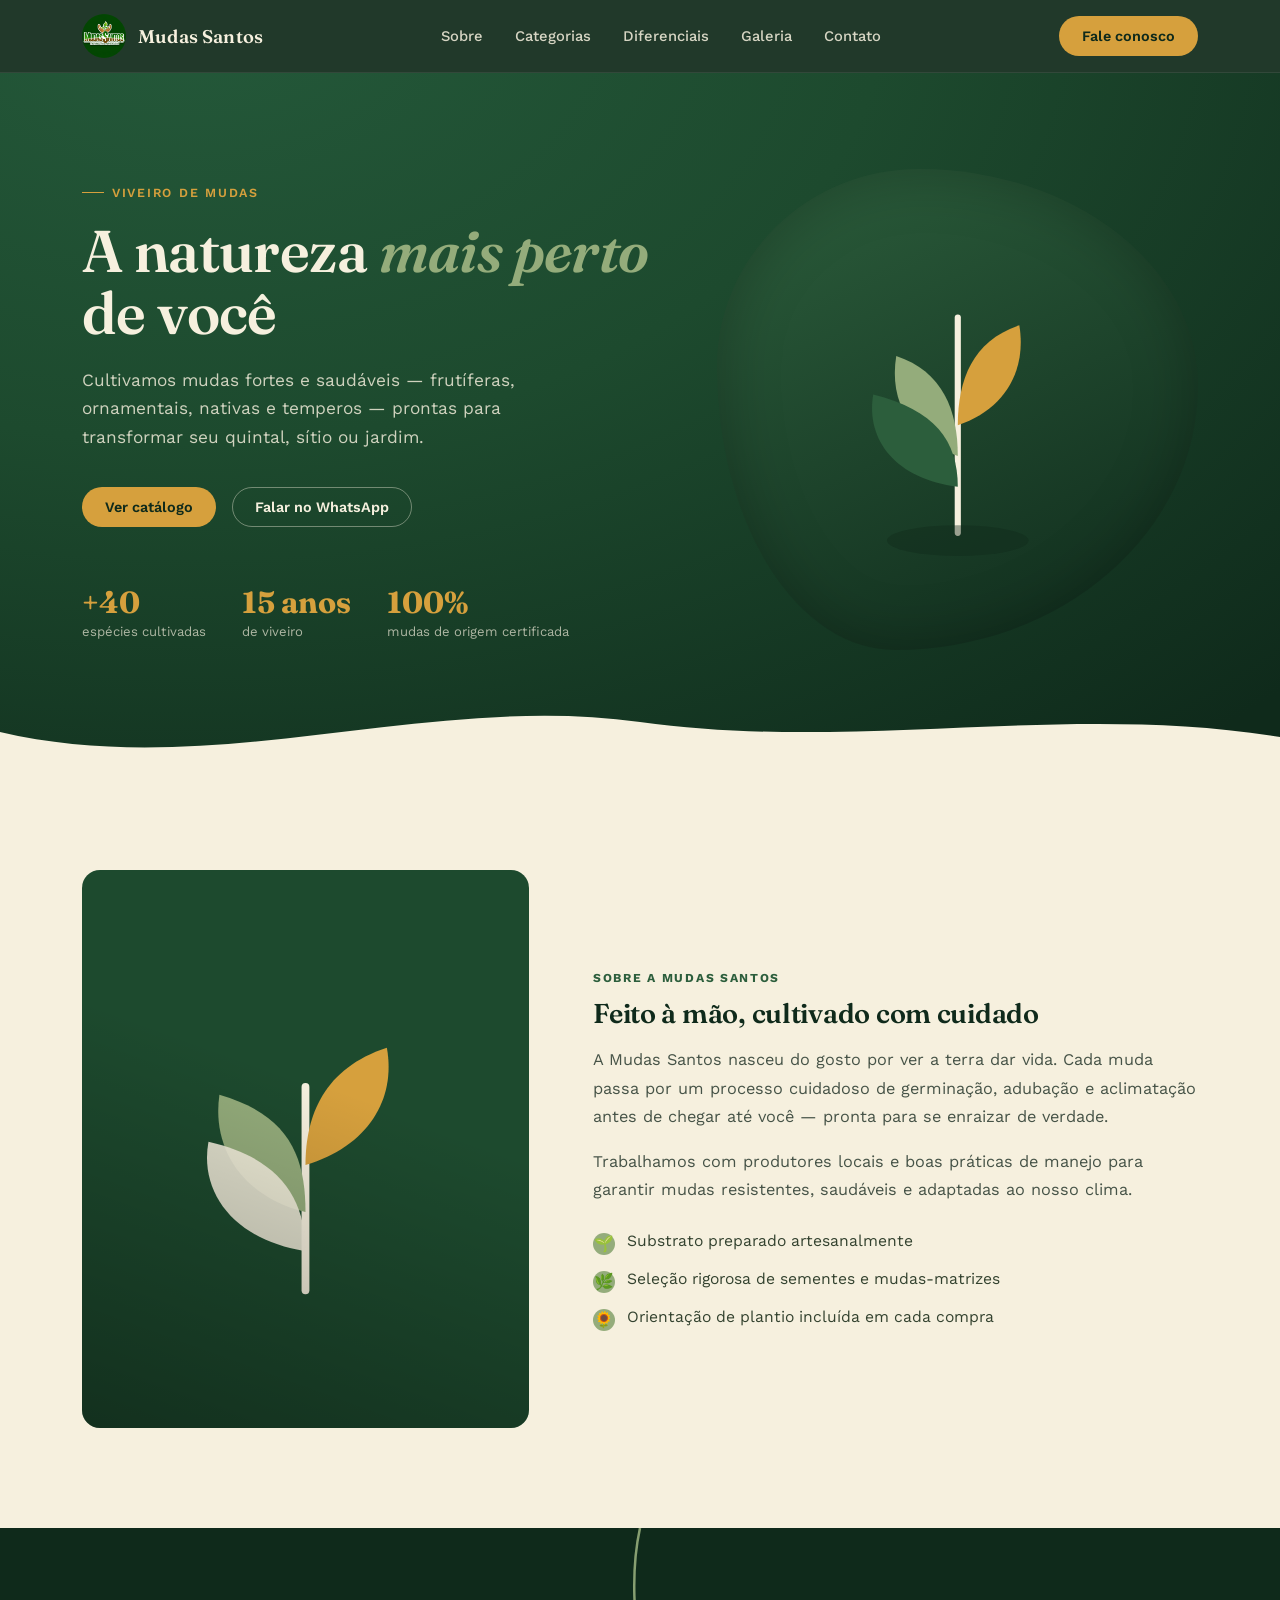
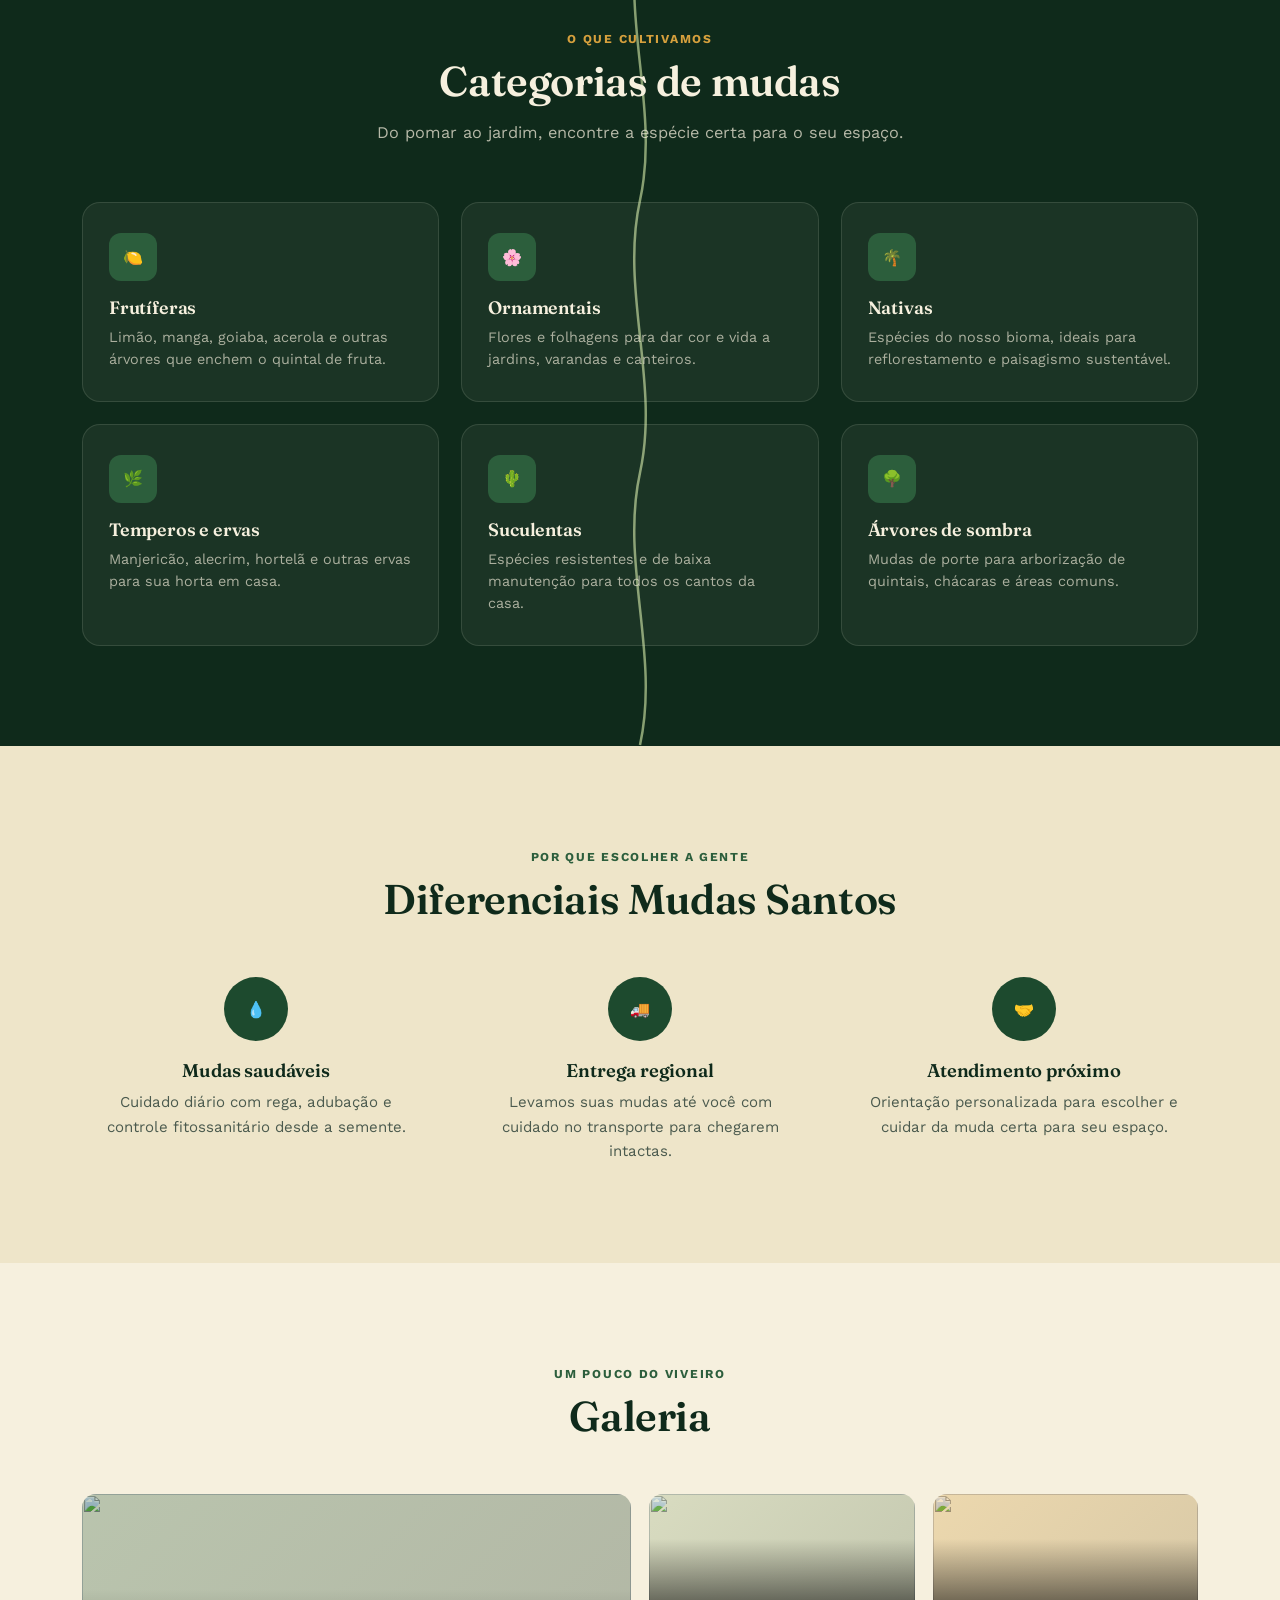
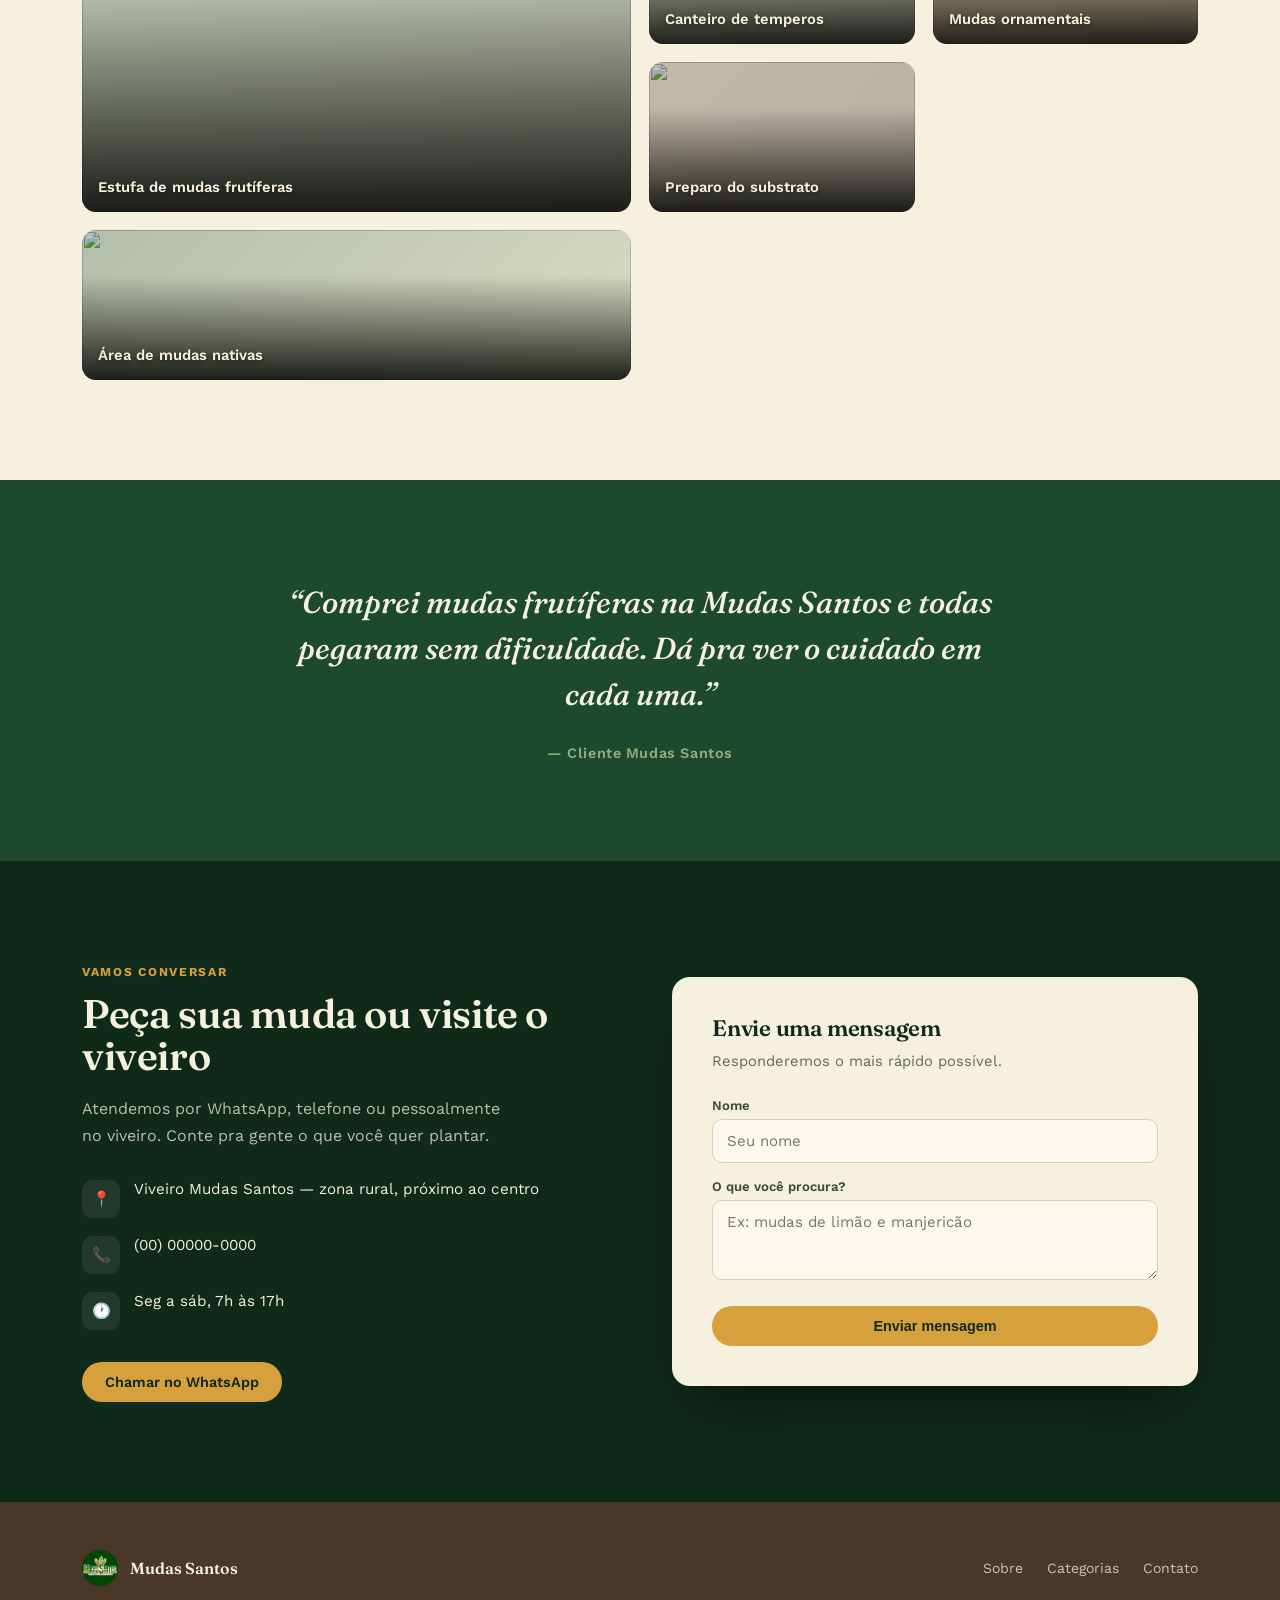
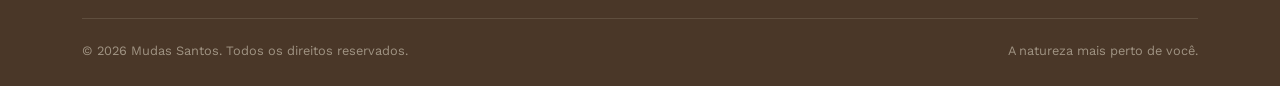
==== index.html @ 1b91b7a1 "mudança nome html" ====
<!DOCTYPE html>
<html lang="pt-BR">
<head>
<meta charset="UTF-8">
<meta name="viewport" content="width=device-width, initial-scale=1.0">
<title>Mudas Santos — A natureza mais perto de você</title>
<link rel="preconnect" href="https://fonts.googleapis.com">
<link href="https://fonts.googleapis.com/css2?family=Fraunces:opsz,wght@9..144,400;9..144,500;9..144,600;9..144,700&family=Work+Sans:wght@400;500;600;700&display=swap" rel="stylesheet">
<link rel="stylesheet" href="style.css">
</head>
<body>

  <header>
    <nav class="wrap">
      <a class="brand" href="#top">
        <img src="../img/logo.png" alt="Mudas Santos">
        <span>Mudas Santos</span>
      </a>
      <ul class="nav-links">
        <li><a href="#sobre">Sobre</a></li>
        <li><a href="#categorias">Categorias</a></li>
        <li><a href="#diferenciais">Diferenciais</a></li>
        <li><a href="#galeria">Galeria</a></li>
        <li><a href="#contato">Contato</a></li>
      </ul>
      <div class="nav-cta">
        <a class="btn btn-gold" href="https://wa.me/5514996345797?text=Ol%C3%A1!%20Gostaria%20de%20solicitar%20um%20or%C3%A7amento%20para%20as%20mudas." target="_blank" rel="noopener noreferrer">Fale conosco</a>
      </div>
    </nav>
  </header>

  <main id="top">
    <!-- HERO -->
    <section class="hero">
      <div class="wrap hero-grid">
        <div>
          <span class="eyebrow">Viveiro de mudas</span>
          <h1>A natureza <em>mais perto</em><br>de você</h1>
          <p class="lead">Cultivamos mudas fortes e saudáveis — frutíferas, ornamentais, nativas e temperos — prontas para transformar seu quintal, sítio ou jardim.</p>
          <div class="hero-actions">
            <a class="btn btn-gold" href="#categorias">Ver catálogo</a>
            <a class="btn btn-ghost" href="https://wa.me/5514996345797?text=Ol%C3%A1!%20Gostaria%20de%20solicitar%20um%20or%C3%A7amento%20para%20as%20mudas." target="_blank" rel="noopener noreferrer">Falar no WhatsApp</a>
          </div>
          <div class="hero-stats">
            <div><strong>+40</strong><span>espécies cultivadas</span></div>
            <div><strong>15 anos</strong><span>de viveiro</span></div>
            <div><strong>100%</strong><span>mudas de origem certificada</span></div>
          </div>
        </div>
        <div class="hero-art">
          <div class="hero-blob"></div>
          <svg viewBox="0 0 200 200" fill="none">
            <path d="M100 180 C100 120 100 90 100 40" stroke="#F6F0DE" stroke-width="4" stroke-linecap="round"/>
            <path d="M100 130 C70 120 55 95 60 65 C90 75 100 100 100 130Z" fill="#94AC7B"/>
            <path d="M100 110 C130 100 145 75 140 45 C110 55 100 80 100 110Z" fill="#D6A03D"/>
            <path d="M100 150 C60 145 40 120 45 90 C85 100 100 120 100 150Z" fill="#2C5E3C"/>
            <ellipse cx="100" cy="185" rx="46" ry="10" fill="#0F2A1B" opacity="0.4"/>
          </svg>
        </div>
      </div>
      <div class="wave">
        <svg viewBox="0 0 1440 80" preserveAspectRatio="none"><path d="M0,40 C240,90 480,0 720,30 C960,60 1200,10 1440,45 L1440,80 L0,80 Z" fill="#F6F0DE"/></svg>
      </div>
    </section>

    <!-- SOBRE -->
    <section id="sobre" class="about">
      <div class="wrap about-grid">
        <div class="about-visual reveal">
          <svg viewBox="0 0 200 200" fill="none">
            <path d="M100 190 L100 60" stroke="#F6F0DE" stroke-width="5" stroke-linecap="round"/>
            <path d="M100 140 C60 130 40 100 45 65 C90 78 100 105 100 140Z" fill="#94AC7B"/>
            <path d="M100 110 C140 98 158 68 152 35 C112 48 100 78 100 110Z" fill="#D6A03D"/>
            <path d="M100 165 C55 158 32 128 38 95 C82 105 100 130 100 165Z" fill="#F6F0DE" opacity="0.9"/>
          </svg>
        </div>
        <div class="about-copy reveal">
          <span class="tag">Sobre a Mudas Santos</span>
          <h3>Feito à mão, cultivado com cuidado</h3>
          <p>A Mudas Santos nasceu do gosto por ver a terra dar vida. Cada muda passa por um processo cuidadoso de germinação, adubação e aclimatação antes de chegar até você — pronta para se enraizar de verdade.</p>
          <p>Trabalhamos com produtores locais e boas práticas de manejo para garantir mudas resistentes, saudáveis e adaptadas ao nosso clima.</p>
          <ul class="about-list">
            <li><span class="dot">🌱</span> Substrato preparado artesanalmente</li>
            <li><span class="dot">🌿</span> Seleção rigorosa de sementes e mudas-matrizes</li>
            <li><span class="dot">🌻</span> Orientação de plantio incluída em cada compra</li>
          </ul>
        </div>
      </div>
    </section>

    <!-- CATEGORIAS -->
    <section id="categorias" class="categories section-vine">
      <svg class="vine-svg" viewBox="0 0 60 900" preserveAspectRatio="none">
        <path class="vine-path" d="M30 0 C10 100 50 200 30 300 C10 400 50 500 30 600 C10 700 50 800 30 900" />
      </svg>
      <div class="wrap">
        <div class="section-head reveal">
          <span class="tag">O que cultivamos</span>
          <h2>Categorias de mudas</h2>
          <p>Do pomar ao jardim, encontre a espécie certa para o seu espaço.</p>
        </div>
        <div class="cat-grid">
          <div class="cat-card reveal">
            <div class="ico">🍋</div>
            <h3>Frutíferas</h3>
            <p>Limão, manga, goiaba, acerola e outras árvores que enchem o quintal de fruta.</p>
          </div>
          <div class="cat-card reveal">
            <div class="ico">🌸</div>
            <h3>Ornamentais</h3>
            <p>Flores e folhagens para dar cor e vida a jardins, varandas e canteiros.</p>
          </div>
          <div class="cat-card reveal">
            <div class="ico">🌴</div>
            <h3>Nativas</h3>
            <p>Espécies do nosso bioma, ideais para reflorestamento e paisagismo sustentável.</p>
          </div>
          <div class="cat-card reveal">
            <div class="ico">🌿</div>
            <h3>Temperos e ervas</h3>
            <p>Manjericão, alecrim, hortelã e outras ervas para sua horta em casa.</p>
          </div>
          <div class="cat-card reveal">
            <div class="ico">🌵</div>
            <h3>Suculentas</h3>
            <p>Espécies resistentes e de baixa manutenção para todos os cantos da casa.</p>
          </div>
          <div class="cat-card reveal">
            <div class="ico">🌳</div>
            <h3>Árvores de sombra</h3>
            <p>Mudas de porte para arborização de quintais, chácaras e áreas comuns.</p>
          </div>
        </div>
      </div>
    </section>

    <!-- DIFERENCIAIS -->
    <section id="diferenciais" class="diff">
      <div class="wrap">
        <div class="section-head reveal">
          <span class="tag">Por que escolher a gente</span>
          <h2>Diferenciais Mudas Santos</h2>
        </div>
        <div class="diff-grid">
          <div class="diff-item reveal">
            <div class="ico">💧</div>
            <h3>Mudas saudáveis</h3>
            <p>Cuidado diário com rega, adubação e controle fitossanitário desde a semente.</p>
          </div>
          <div class="diff-item reveal">
            <div class="ico">🚚</div>
            <h3>Entrega regional</h3>
            <p>Levamos suas mudas até você com cuidado no transporte para chegarem intactas.</p>
          </div>
          <div class="diff-item reveal">
            <div class="ico">🤝</div>
            <h3>Atendimento próximo</h3>
            <p>Orientação personalizada para escolher e cuidar da muda certa para seu espaço.</p>
          </div>
        </div>
      </div>
    </section>

    <!-- GALERIA -->
    <section id="galeria" class="gallery">
      <div class="wrap">
        <div class="section-head reveal">
          <span class="tag">Um pouco do viveiro</span>
          <h2>Galeria</h2>
        </div>
        <div class="gal-grid reveal">
          <div class="gal-item g1"><span>Estufa de mudas frutíferas</span>
            <img src="https://encrypted-tbn0.gstatic.com/images?q=tbn:ANd9GcTUDPTWKC4gYW-ShITe7BF9bhNs7wg5oPGaRl22nXnzPg&s=10">
          </div>
          <div class="gal-item g2"><span>Canteiro de temperos</span>
            <img src="https://www.floresprimavera.com.br/imagens/informacoes/fornecedor-mudas-hortalicas-03.webp"> 
          </div>
          <div class="gal-item g3"><span>Mudas ornamentais</span>
            <img src="https://cptstatic.s3.amazonaws.com/imagens/enviadas/materias/materia25588/viveiro-de-mudas-aprenda-facil-editora.jpg">
          </div>
          <div class="gal-item g4"><span>Preparo do substrato</span>
            <img src="https://saudeealegria.org.br/wp-content/uploads/2023/09/Mudas.-Fotos_Diane-Ribeiro-6.jpeg">
          </div>
          <div class="gal-item g5"><span>Área de mudas nativas</span>
            <img src="https://www.florestalcasadaarvore.com.br/imagens/informacoes/mudas-florestais-01.jpg">
          </div>
        </div>
      </div>
    </section>

    <!-- DEPOIMENTO -->
    <section class="quote-sec">
      <div class="wrap reveal">
        <blockquote>“Comprei mudas frutíferas na Mudas Santos e todas pegaram sem dificuldade. Dá pra ver o cuidado em cada uma.”</blockquote>
        <cite>— Cliente Mudas Santos</cite>
      </div>
    </section>

    <!-- CONTATO -->
    <section id="contato" class="contact">
      <div class="wrap contact-grid">
        <div class="reveal">
          <span class="tag" style="color:var(--gold)">Vamos conversar</span>
          <h2>Peça sua muda ou visite o viveiro</h2>
          <p>Atendemos por WhatsApp, telefone ou pessoalmente no viveiro. Conte pra gente o que você quer plantar.</p>
          <div class="contact-info">
            <div><span class="ico">📍</span> Viveiro Mudas Santos — zona rural, próximo ao centro</div>
            <div><span class="ico">📞</span> (00) 00000-0000</div>
            <div><span class="ico">🕐</span> Seg a sáb, 7h às 17h</div>
          </div>
          <a class="btn btn-gold" href="https://wa.me/5514996345797?text=Ol%C3%A1!%20Gostaria%20de%20solicitar%20um%20or%C3%A7amento%20para%20as%20mudas." target="_blank" rel="noopener noreferrer">Chamar no WhatsApp</a>
        </div>
        <div class="contact-card reveal">
          <h3>Envie uma mensagem</h3>
          <p>Responderemos o mais rápido possível.</p>
          <form onsubmit="event.preventDefault(); const nome = document.getElementById('nome').value; const msg = document.getElementById('msg').value; const texto = 'Olá, meu nome é ' + nome + ', estou procurando por ' + msg; window.open('https://wa.me/5514996345797?text=' + encodeURIComponent(texto), '_blank'); this.reset();">
            <div class="field">
              <label for="nome">Nome</label>
              <input id="nome" type="text" placeholder="Seu nome" required>
            </div>
            <div class="field">
              <label for="msg">O que você procura?</label>
              <textarea id="msg" placeholder="Ex: mudas de limão e manjericão" required></textarea>
            </div>
            <button class="btn btn-gold" type="submit">Enviar mensagem</button>
          </form>
        </div>
      </div>
    </section>
  </main>

  <footer>
    <div class="wrap">
      <div class="foot-grid">
        <div class="foot-brand">
          <img src="../img/logo.png" alt="Mudas Santos">
          <span>Mudas Santos</span>
        </div>
        <ul class="foot-links">
          <li><a href="#sobre">Sobre</a></li>
          <li><a href="#categorias">Categorias</a></li>
          <li><a href="#contato">Contato</a></li>
        </ul>
      </div>
      <div class="foot-bottom">
        <span>© 2026 Mudas Santos. Todos os direitos reservados.</span>
        <span>A natureza mais perto de você.</span>
      </div>
    </div>
  </footer>

  <script>
    const revealEls = document.querySelectorAll('.reveal, .vine-path, .leaf-node');
    const io = new IntersectionObserver((entries) => {
      entries.forEach(e => {
        if(e.isIntersecting){ e.target.classList.add('in-view'); }
      });
    }, { threshold: 0.15 });
    revealEls.forEach(el => io.observe(el));
  </script>
</body>
</html>
---- style.css ----
:root{
    --forest-deep:#0F2A1B;
    --forest:#1D4A2E;
    --forest-soft:#2C5E3C;
    --sage:#94AC7B;
    --cream:#F6F0DE;
    --cream-2:#EEE5C9;
    --gold:#D6A03D;
    --soil:#4A3728;
    --ink:#12271A;
    --radius:18px;
  }
  *{box-sizing:border-box; margin:0; padding:0;}
  html{scroll-behavior:smooth;}
  body{
    font-family:'Work Sans', sans-serif;
    background:var(--cream);
    color:var(--ink);
    overflow-x:hidden;
  }
  h1,h2,h3,.display{
    font-family:'Fraunces', serif;
    font-weight:600;
    letter-spacing:-0.01em;
    line-height:1.05;
  }
  a{ text-decoration:none; color:inherit; }
  img{ display:block; max-width:100%; }
  .wrap{
    max-width:1180px;
    margin:0 auto;
    padding:0 32px;
  }
  ::selection{ background:var(--gold); color:var(--forest-deep); }

  /* focus visibility */
  a:focus-visible, button:focus-visible{
    outline:3px solid var(--gold);
    outline-offset:3px;
  }

  @media (prefers-reduced-motion: reduce){
    *{ animation-duration:0.01ms !important; animation-iteration-count:1 !important; transition-duration:0.01ms !important; scroll-behavior:auto !important; }
  }

  /* ---------- NAV ---------- */
  header{
    position:sticky; top:0; z-index:50;
    background:rgba(15,42,27,0.92);
    backdrop-filter:blur(8px);
    border-bottom:1px solid rgba(255,255,255,0.08);
  }
  nav.wrap{
    display:flex; align-items:center; justify-content:space-between;
    padding-top:14px; padding-bottom:14px;
  }
  .brand{ display:flex; align-items:center; gap:12px; }
  .brand img{ height:44px; width:44px; border-radius:50%; }
  .brand span{
    font-family:'Fraunces', serif; font-weight:600; font-size:1.15rem;
    color:var(--cream); letter-spacing:0.01em;
  }
  .nav-links{
    display:flex; gap:32px; list-style:none;
    font-size:0.92rem; font-weight:500;
  }
  .nav-links a{ color:var(--cream); opacity:0.85; transition:opacity .2s; position:relative; }
  .nav-links a:hover{ opacity:1; }
  .btn{
    display:inline-flex; align-items:center; gap:8px;
    padding:11px 22px; border-radius:999px;
    font-weight:600; font-size:0.9rem;
    border:1px solid transparent;
    cursor:pointer;
    transition:transform .18s ease, box-shadow .18s ease, background .18s ease;
  }
  .btn:hover{ transform:translateY(-2px); }
  .btn-gold{ background:var(--gold); color:var(--forest-deep); }
  .btn-gold:hover{ box-shadow:0 10px 24px -8px rgba(214,160,61,0.6); }
  .btn-ghost{ background:transparent; border-color:rgba(246,240,222,0.4); color:var(--cream); }
  .btn-ghost:hover{ background:rgba(246,240,222,0.1); }
  .nav-cta{ display:flex; align-items:center; gap:18px; }
  .burger{ display:none; }

  /* ---------- HERO ---------- */
  .hero{
    position:relative;
    background:radial-gradient(120% 140% at 15% -10%, #24593A 0%, var(--forest) 45%, var(--forest-deep) 100%);
    color:var(--cream);
    padding:96px 0 120px;
    overflow:hidden;
  }
  .hero-grid{
    display:grid; grid-template-columns:1.1fr 0.9fr; gap:48px; align-items:center;
    position:relative; z-index:2;
  }
  .eyebrow{
    display:inline-flex; align-items:center; gap:8px;
    font-size:0.78rem; font-weight:600; text-transform:uppercase; letter-spacing:0.14em;
    color:var(--gold); margin-bottom:20px;
  }
  .eyebrow::before{ content:''; width:22px; height:1px; background:var(--gold); }
  .hero h1{ font-size:clamp(2.4rem, 4.6vw, 4rem); color:var(--cream); }
  .hero h1 em{ font-style:italic; color:var(--sage); }
  .hero p.lead{
    margin-top:22px; font-size:1.08rem; line-height:1.65;
    color:rgba(246,240,222,0.82); max-width:46ch;
  }
  .hero-actions{ display:flex; gap:16px; margin-top:36px; flex-wrap:wrap; }
  .hero-stats{ display:flex; gap:36px; margin-top:56px; flex-wrap:wrap; }
  .hero-stats div strong{ display:block; font-family:'Fraunces',serif; font-size:1.9rem; color:var(--gold); }
  .hero-stats div span{ font-size:0.82rem; color:rgba(246,240,222,0.68); }

  .hero-art{
    position:relative;
    aspect-ratio:1/1;
    display:flex; align-items:center; justify-content:center;
  }
  .hero-blob{
    position:absolute; inset:0;
    background:linear-gradient(155deg, var(--forest-soft), var(--forest-deep));
    border-radius:42% 58% 63% 37% / 41% 45% 55% 59%;
    box-shadow: inset 0 0 60px rgba(0,0,0,0.25);
    animation:blobMove 12s ease-in-out infinite;
  }
  @keyframes blobMove{
    0%,100%{ border-radius:42% 58% 63% 37% / 41% 45% 55% 59%; }
    50%{ border-radius:58% 42% 40% 60% / 55% 60% 40% 45%; }
  }
  .hero-art svg{ position:relative; z-index:2; width:64%; height:64%; }

  /* wavy bottom divider */
  .wave{
    position:absolute; left:0; right:0; bottom:-2px; line-height:0; z-index:1;
  }
  .wave svg{ width:100%; height:80px; display:block; }

  /* ---------- VINE (signature element) ---------- */
  .vine-track{
    position:absolute; left:50%; top:0; bottom:0;
    width:2px; transform:translateX(-1px);
    pointer-events:none;
  }
  .section-vine{ position:relative; }
  .vine-svg{
    position:absolute; left:50%; top:0; height:100%; width:60px;
    transform:translateX(-30px);
    z-index:0; opacity:0.9;
  }
  .vine-path{
    fill:none; stroke:var(--sage); stroke-width:2.5;
    stroke-dasharray:1400; stroke-dashoffset:1400;
    transition:stroke-dashoffset 1.6s ease;
  }
  .vine-path.in-view{ stroke-dashoffset:0; }
  .leaf-node{ opacity:0; transform:scale(0.4); transform-origin:center; transition:all .5s ease .3s; }
  .leaf-node.in-view{ opacity:1; transform:scale(1); }

  /* ---------- SECTION shells ---------- */
  section{ position:relative; padding:100px 0; }
  .tag{
    display:inline-block; font-size:0.76rem; font-weight:700; letter-spacing:0.14em;
    text-transform:uppercase; color:var(--forest-soft); margin-bottom:14px;
  }
  .section-head{ max-width:640px; margin:0 auto 56px; text-align:center; }
  .section-head h2{ font-size:clamp(1.9rem, 3.4vw, 2.6rem); color:var(--forest-deep); }
  .section-head p{ margin-top:16px; color:#4B5A4E; font-size:1.02rem; line-height:1.6; }

  /* ---------- ABOUT ---------- */
  .about{ background:var(--cream); }
  .about-grid{
    display:grid; grid-template-columns:0.85fr 1.15fr; gap:64px; align-items:center;
  }
  .about-visual{
    background:var(--forest); border-radius:var(--radius);
    aspect-ratio:4/5; position:relative; overflow:hidden;
    display:flex; align-items:center; justify-content:center;
  }
  .about-visual svg{ width:70%; }
  .about-visual::after{
    content:''; position:absolute; inset:0;
    background:linear-gradient(200deg, transparent 40%, rgba(0,0,0,0.35));
  }
  .about-copy h3{ font-size:1.7rem; color:var(--forest-deep); margin-bottom:18px; }
  .about-copy p{ color:#465347; line-height:1.75; margin-bottom:16px; font-size:1.02rem; }
  .about-list{ list-style:none; margin-top:26px; display:grid; gap:14px; }
  .about-list li{ display:flex; gap:12px; align-items:flex-start; font-size:0.98rem; color:#33422F; }
  .about-list .dot{
    flex:none; width:22px; height:22px; border-radius:50%; background:var(--sage);
    display:flex; align-items:center; justify-content:center; margin-top:2px;
  }

  /* ---------- CATEGORIES ---------- */
  .categories{ background:var(--forest-deep); color:var(--cream); }
  .categories .section-head h2{ color:var(--cream); }
  .categories .section-head p{ color:rgba(246,240,222,0.72); }
  .categories .tag{ color:var(--gold); }
  .cat-grid{
    display:grid; grid-template-columns:repeat(3, 1fr); gap:22px;
  }
  .cat-card{
    background:rgba(246,240,222,0.05);
    border:1px solid rgba(246,240,222,0.12);
    border-radius:var(--radius);
    padding:30px 26px;
    transition:transform .25s ease, background .25s ease, border-color .25s ease;
  }
  .cat-card:hover{
    transform:translateY(-6px);
    background:rgba(246,240,222,0.09);
    border-color:var(--gold);
  }
  .cat-card .ico{
    width:48px; height:48px; border-radius:12px;
    background:var(--forest-soft); display:flex; align-items:center; justify-content:center;
    margin-bottom:18px;
  }
  .cat-card h3{ font-size:1.12rem; margin-bottom:8px; color:var(--cream); }
  .cat-card p{ font-size:0.9rem; color:rgba(246,240,222,0.66); line-height:1.55; }

  /* ---------- DIFERENCIAIS ---------- */
  .diff{ background:var(--cream-2); }
  .diff-grid{ display:grid; grid-template-columns:repeat(3,1fr); gap:36px; }
  .diff-item{ text-align:center; padding:0 14px; }
  .diff-item .ico{
    width:64px; height:64px; margin:0 auto 20px; border-radius:50%;
    background:var(--forest); display:flex; align-items:center; justify-content:center;
  }
  .diff-item h3{ font-size:1.15rem; color:var(--forest-deep); margin-bottom:10px; }
  .diff-item p{ font-size:0.94rem; color:#4B5A4E; line-height:1.6; }

  /* ---------- GALLERY ---------- */
  .gallery{ background:var(--cream); }
  .gal-grid{
    display:grid; grid-template-columns:repeat(4, 1fr); grid-auto-rows:150px; gap:18px;
  }
  .gal-item{
    border-radius:14px; position:relative; overflow:hidden;
    display:flex; align-items:flex-end; padding:16px;
    color:var(--cream); font-weight:600; font-size:0.92rem;
  }
  .gal-item img {
    position: absolute;
    inset: 0;
    width: 100%;
    height: 100%;
    object-fit: cover;
    z-index: 0;
  }
  .gal-item span{ position:relative; z-index:2; text-shadow: 0 2px 4px rgba(0,0,0,0.5); }
  .gal-item::before{ content:''; position:absolute; inset:0; opacity:0.3; z-index:1; transition:opacity .3s; }
  .gal-item:hover::before{ opacity:0.1; }
  .gal-item::after{ content:''; position:absolute; inset:0; background:linear-gradient(0deg, rgba(0,0,0,0.85), transparent 70%); z-index:1; }
  .g1{ grid-column:span 2; grid-row:span 2; }
  .g1::before{ background:linear-gradient(135deg,#2C5E3C,#0F2A1B); }
  .g2::before{ background:linear-gradient(135deg,#94AC7B,#4A6640); }
  .g3::before{ background:linear-gradient(135deg,#D6A03D,#8C6A24); }
  .g4::before{ background:linear-gradient(135deg,#4A3728,#2B1F17); }
  .g5{ grid-column:span 2; }
  .g5::before{ background:linear-gradient(135deg,#1D4A2E,#94AC7B); }

  /* ---------- TESTIMONIAL ---------- */
  .quote-sec{ background:var(--forest); color:var(--cream); text-align:center; }
  .quote-sec blockquote{
    max-width:720px; margin:0 auto; font-family:'Fraunces',serif; font-weight:500; font-style:italic;
    font-size:clamp(1.3rem, 2.4vw, 1.9rem); line-height:1.5;
  }
  .quote-sec cite{
    display:block; margin-top:28px; font-style:normal; font-size:0.9rem;
    color:var(--sage); font-weight:600; letter-spacing:0.04em;
  }

  /* ---------- CONTACT ---------- */
  .contact{ background:var(--forest-deep); color:var(--cream); }
  .contact-grid{ display:grid; grid-template-columns:1fr 1fr; gap:64px; align-items:center; }
  .contact h2{ color:var(--cream); font-size:clamp(1.9rem,3.4vw,2.5rem); margin-bottom:18px; }
  .contact p{ color:rgba(246,240,222,0.75); line-height:1.7; margin-bottom:30px; max-width:44ch; }
  .contact-info{ display:grid; gap:18px; margin-bottom:32px; }
  .contact-info div{ display:flex; gap:14px; align-items:flex-start; font-size:0.95rem; }
  .contact-info .ico{
    width:38px; height:38px; border-radius:10px; background:rgba(246,240,222,0.08);
    display:flex; align-items:center; justify-content:center; flex:none;
  }
  .contact-card{
    background:var(--cream); color:var(--ink); border-radius:var(--radius);
    padding:40px; box-shadow:0 30px 60px -20px rgba(0,0,0,0.5);
  }
  .contact-card h3{ font-family:'Fraunces',serif; font-size:1.4rem; margin-bottom:8px; color:var(--forest-deep); }
  .contact-card p{ color:#5A6B57; font-size:0.92rem; margin-bottom:24px; }
  .field{ margin-bottom:16px; }
  .field label{ display:block; font-size:0.82rem; font-weight:600; margin-bottom:6px; color:#3B4A38; }
  .field input, .field textarea{
    width:100%; padding:12px 14px; border-radius:10px; border:1px solid #D8D0B4;
    background:#FBF8ED; font-family:inherit; font-size:0.94rem; color:var(--ink);
  }
  .field textarea{ resize:vertical; min-height:80px; }
  .contact-card .btn{ width:100%; justify-content:center; margin-top:6px; }

  /* ---------- FOOTER ---------- */
  footer{ background:var(--soil); color:rgba(246,240,222,0.75); padding:48px 0 28px; }
  .foot-grid{ display:flex; justify-content:space-between; align-items:center; flex-wrap:wrap; gap:20px; }
  .foot-brand{ display:flex; align-items:center; gap:12px; }
  .foot-brand img{ height:36px; width:36px; border-radius:50%; }
  .foot-brand span{ font-family:'Fraunces',serif; color:var(--cream); font-weight:600; }
  .foot-links{ display:flex; gap:24px; list-style:none; font-size:0.88rem; }
  .foot-links a:hover{ color:var(--gold); }
  .foot-bottom{
    margin-top:32px; padding-top:24px; border-top:1px solid rgba(246,240,222,0.12);
    display:flex; justify-content:space-between; flex-wrap:wrap; gap:10px; font-size:0.8rem;
    color:rgba(246,240,222,0.5);
  }

  /* fade-up reveal */
  .reveal{ opacity:0; transform:translateY(24px); transition:opacity .7s ease, transform .7s ease; }
  .reveal.in-view{ opacity:1; transform:translateY(0); }

  /* ---------- RESPONSIVE ---------- */
  @media (max-width: 920px){
    .nav-links, .vine-svg{ display:none; }
    .hero-grid, .about-grid, .contact-grid{ grid-template-columns:1fr; }
    .hero-art{ order:-1; max-width:340px; margin:0 auto; }
    .cat-grid, .diff-grid{ grid-template-columns:repeat(2,1fr); }
    .gal-grid{ grid-template-columns:repeat(2,1fr); }
    .g1{ grid-column:span 2; }
    .g5{ grid-column:span 2; }
  }
  @media (max-width: 560px){
    .wrap{ padding:0 20px; }
    section{ padding:70px 0; }
    .cat-grid, .diff-grid{ grid-template-columns:1fr; }
    .hero-stats{ gap:24px; }
    .nav-cta .btn-ghost{ display:none; }
  }
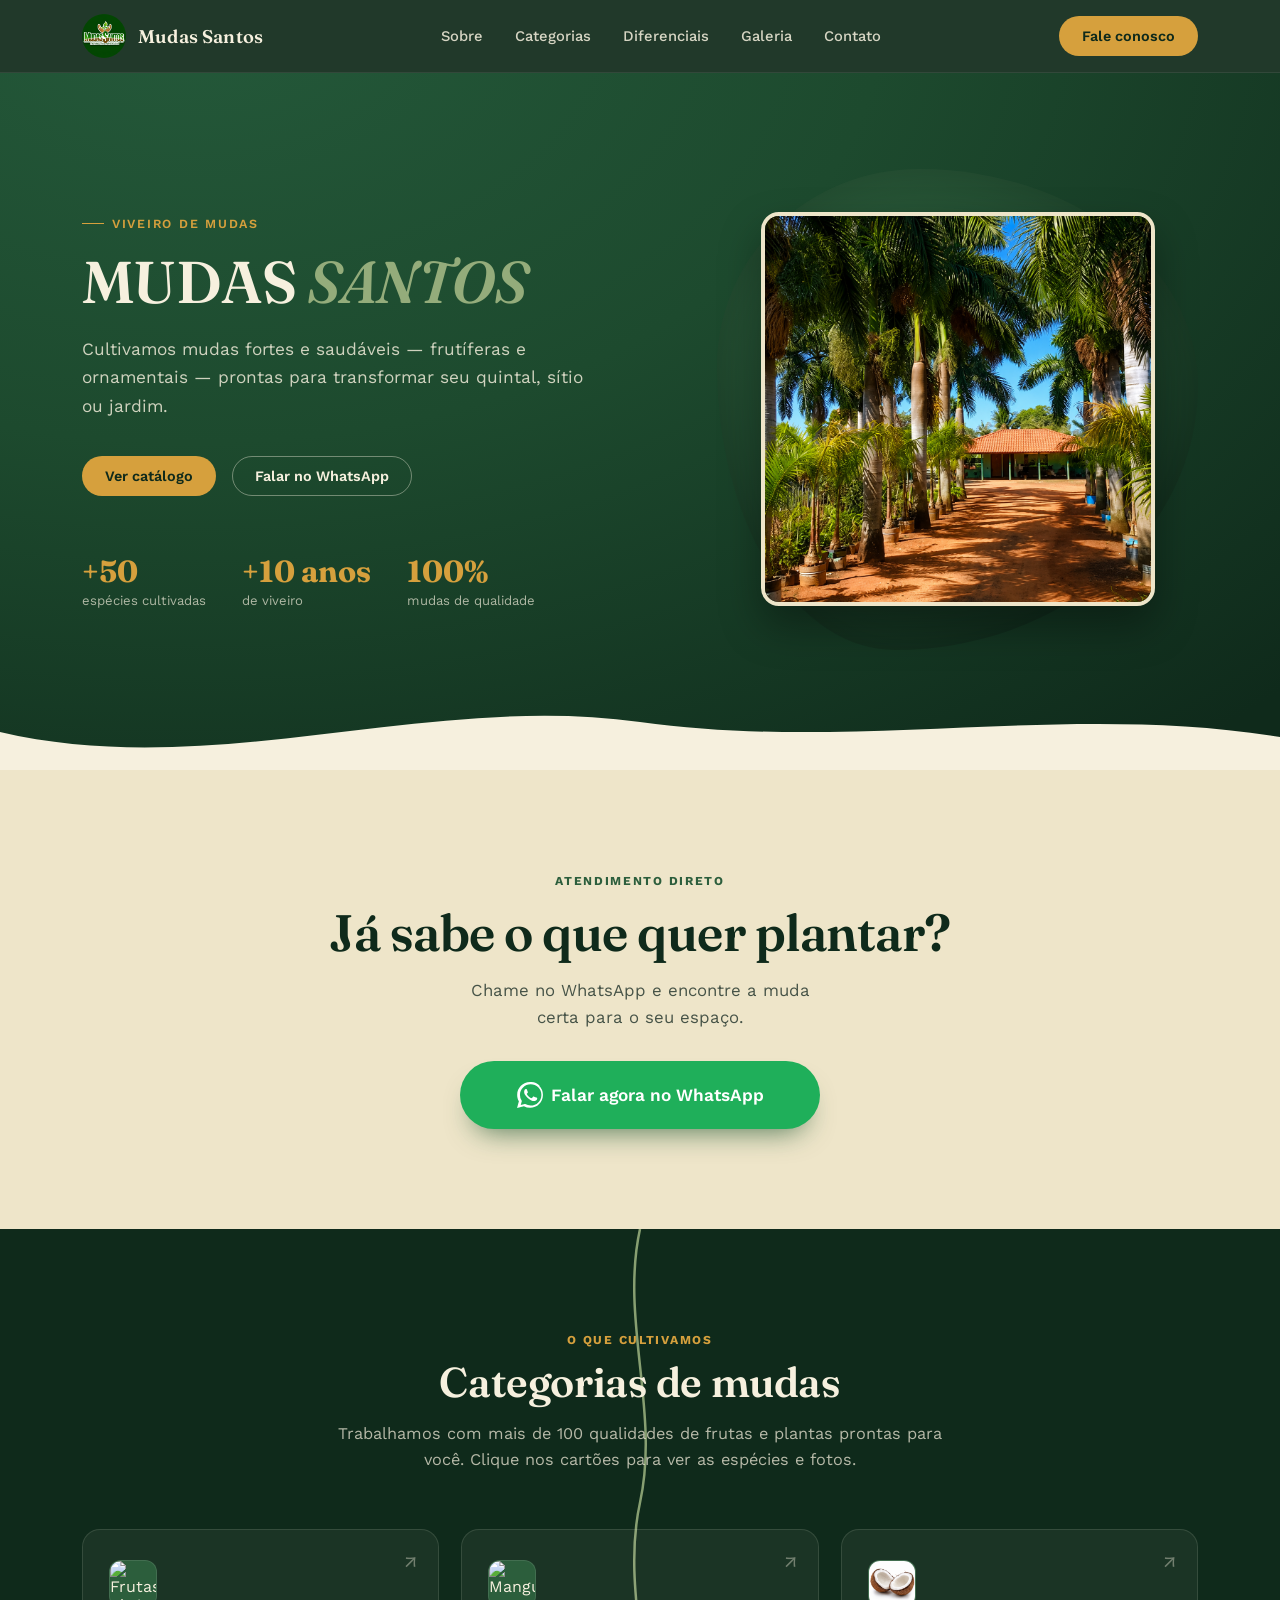
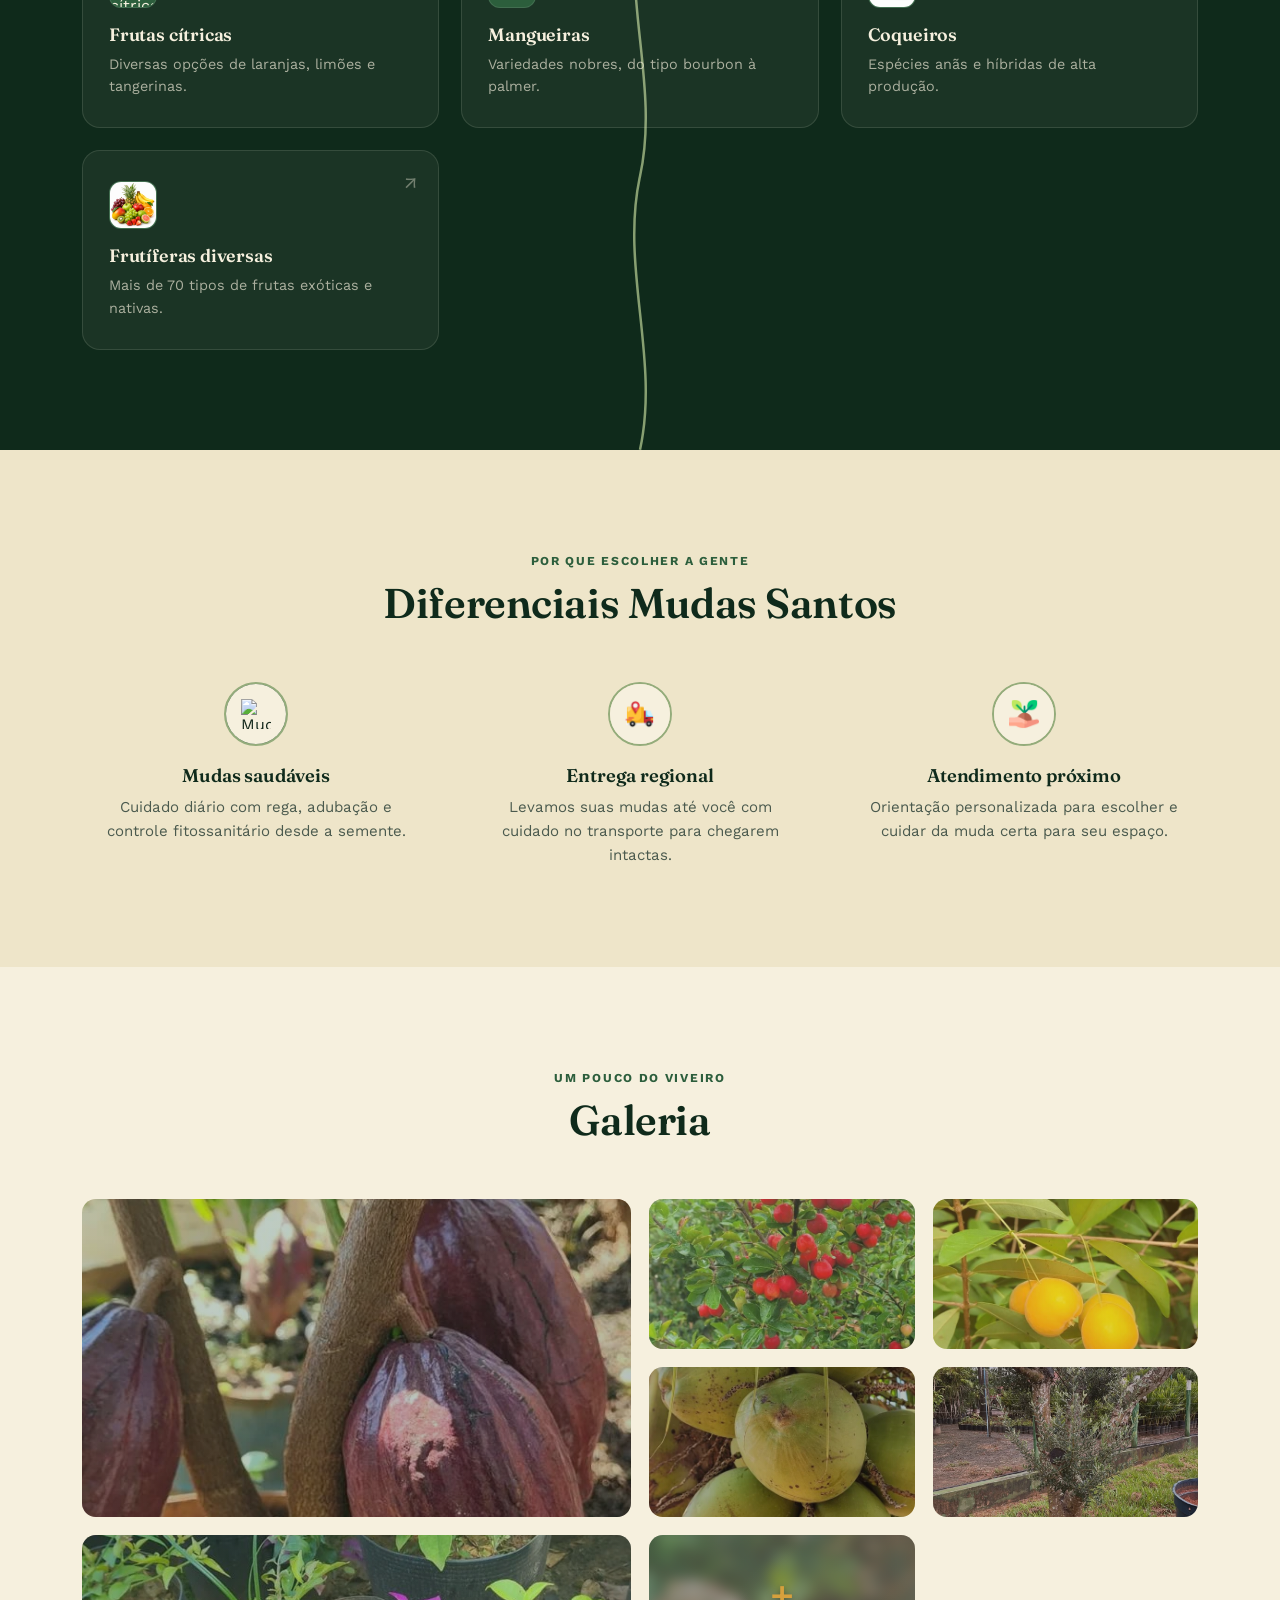
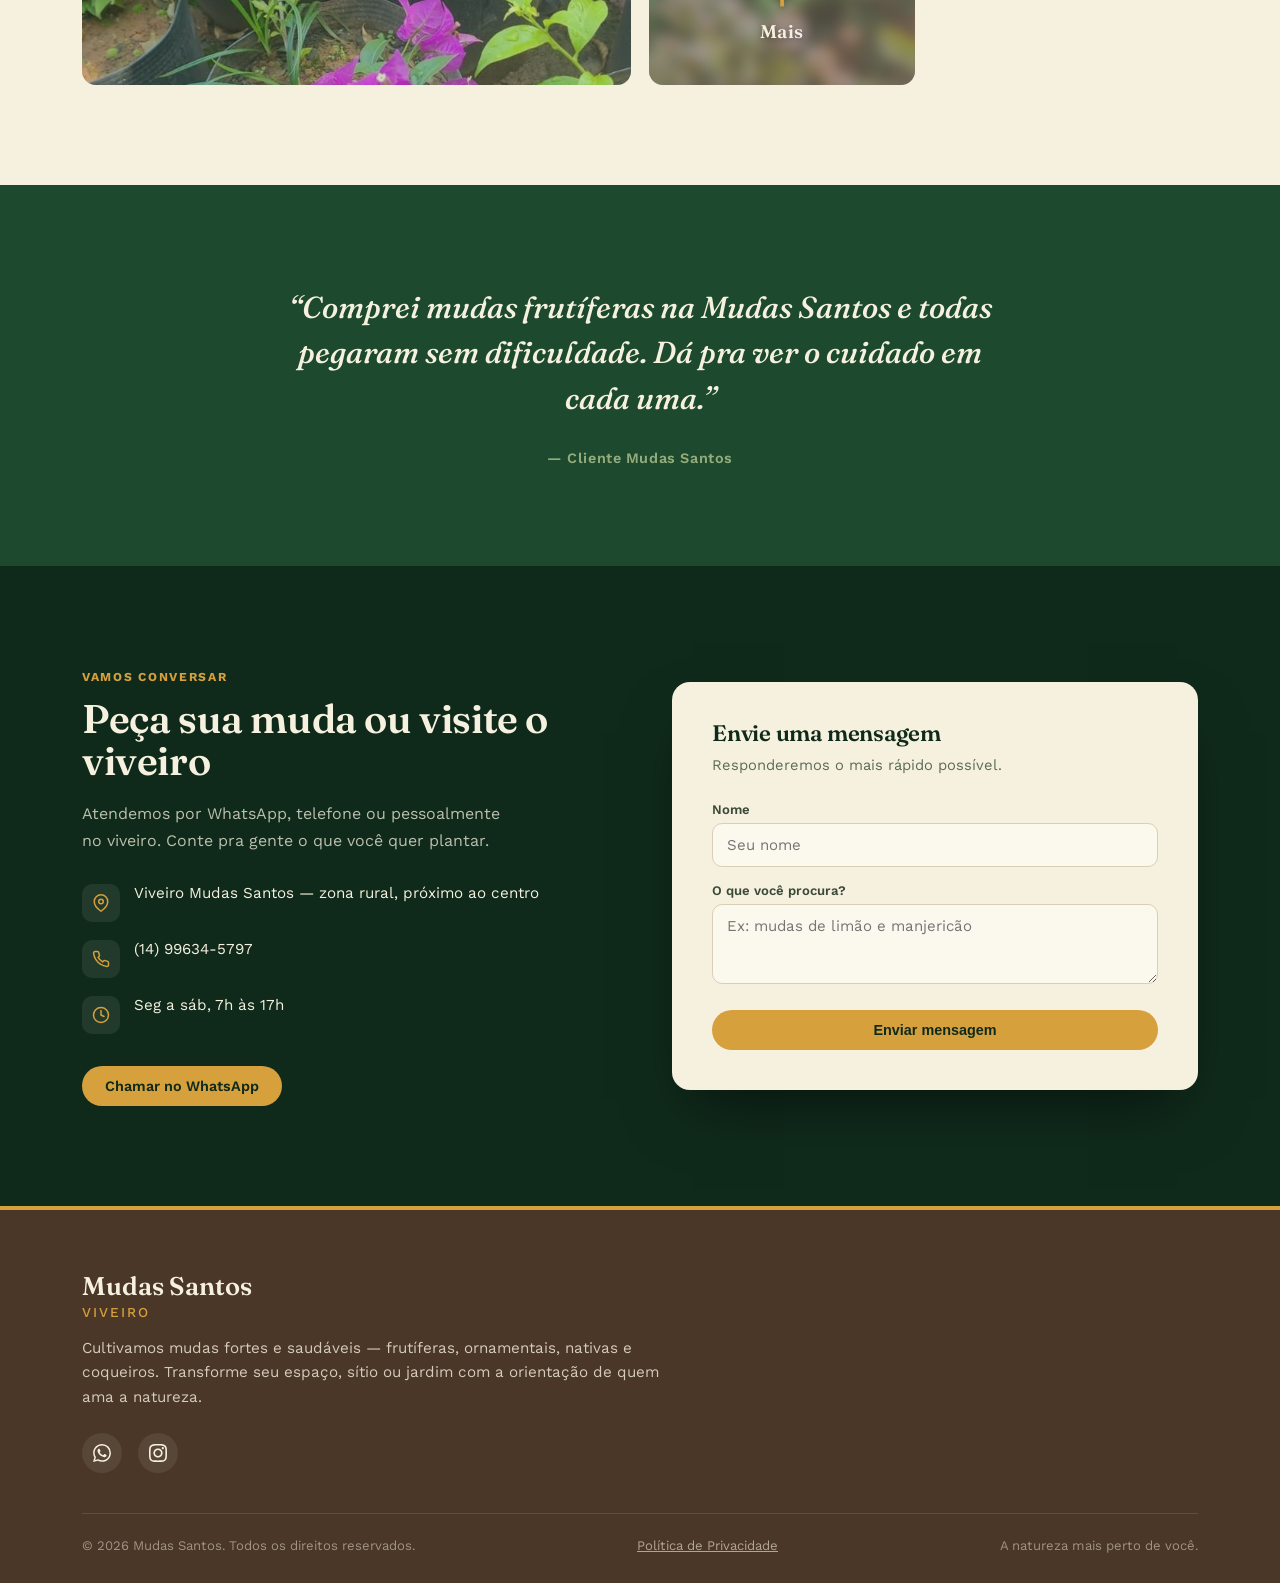
==== commit d7c0c03e: "galeria finalizada, remoçao seção sobre, add botão whatsapp" ====
--- a/index.html
+++ b/index.html
@@ -13,7 +13,7 @@
   <header>
     <nav class="wrap">
       <a class="brand" href="#top">
-        <img src="../img/logo.png" alt="Mudas Santos">
+        <img src="img/logo.png" alt="Mudas Santos">
         <span>Mudas Santos</span>
       </a>
       <ul class="nav-links">
@@ -25,6 +25,11 @@
       </ul>
       <div class="nav-cta">
         <a class="btn btn-gold" href="https://wa.me/5514996345797?text=Ol%C3%A1!%20Gostaria%20de%20solicitar%20um%20or%C3%A7amento%20para%20as%20mudas." target="_blank" rel="noopener noreferrer">Fale conosco</a>
+        <button class="burger" aria-label="Menu" aria-expanded="false">
+          <span></span>
+          <span></span>
+          <span></span>
+        </button>
       </div>
     </nav>
   </header>
@@ -35,27 +40,21 @@
       <div class="wrap hero-grid">
         <div>
           <span class="eyebrow">Viveiro de mudas</span>
-          <h1>A natureza <em>mais perto</em><br>de você</h1>
-          <p class="lead">Cultivamos mudas fortes e saudáveis — frutíferas, ornamentais, nativas e temperos — prontas para transformar seu quintal, sítio ou jardim.</p>
+          <h1>MUDAS  <em>SANTOS</em></h1>
+          <p class="lead">Cultivamos mudas fortes e saudáveis — frutíferas e ornamentais — prontas para transformar seu quintal, sítio ou jardim.</p>
           <div class="hero-actions">
             <a class="btn btn-gold" href="#categorias">Ver catálogo</a>
             <a class="btn btn-ghost" href="https://wa.me/5514996345797?text=Ol%C3%A1!%20Gostaria%20de%20solicitar%20um%20or%C3%A7amento%20para%20as%20mudas." target="_blank" rel="noopener noreferrer">Falar no WhatsApp</a>
           </div>
           <div class="hero-stats">
-            <div><strong>+40</strong><span>espécies cultivadas</span></div>
-            <div><strong>15 anos</strong><span>de viveiro</span></div>
-            <div><strong>100%</strong><span>mudas de origem certificada</span></div>
+            <div><strong>+50</strong><span>espécies cultivadas</span></div>
+            <div><strong>+10 anos</strong><span>de viveiro</span></div>
+            <div><strong>100%</strong><span>mudas de qualidade</span></div>
           </div>
         </div>
         <div class="hero-art">
           <div class="hero-blob"></div>
-          <svg viewBox="0 0 200 200" fill="none">
-            <path d="M100 180 C100 120 100 90 100 40" stroke="#F6F0DE" stroke-width="4" stroke-linecap="round"/>
-            <path d="M100 130 C70 120 55 95 60 65 C90 75 100 100 100 130Z" fill="#94AC7B"/>
-            <path d="M100 110 C130 100 145 75 140 45 C110 55 100 80 100 110Z" fill="#D6A03D"/>
-            <path d="M100 150 C60 145 40 120 45 90 C85 100 100 120 100 150Z" fill="#2C5E3C"/>
-            <ellipse cx="100" cy="185" rx="46" ry="10" fill="#0F2A1B" opacity="0.4"/>
-          </svg>
+          <img class="hero-image" src="../img/entradaviveiro.png" alt="Foto do Viveiro Mudas Santos">
         </div>
       </div>
       <div class="wave">
@@ -63,32 +62,20 @@
       </div>
     </section>
 
-    <!-- SOBRE -->
-    <section id="sobre" class="about">
-      <div class="wrap about-grid">
-        <div class="about-visual reveal">
-          <svg viewBox="0 0 200 200" fill="none">
-            <path d="M100 190 L100 60" stroke="#F6F0DE" stroke-width="5" stroke-linecap="round"/>
-            <path d="M100 140 C60 130 40 100 45 65 C90 78 100 105 100 140Z" fill="#94AC7B"/>
-            <path d="M100 110 C140 98 158 68 152 35 C112 48 100 78 100 110Z" fill="#D6A03D"/>
-            <path d="M100 165 C55 158 32 128 38 95 C82 105 100 130 100 165Z" fill="#F6F0DE" opacity="0.9"/>
-          </svg>
-        </div>
-        <div class="about-copy reveal">
-          <span class="tag">Sobre a Mudas Santos</span>
-          <h3>Feito à mão, cultivado com cuidado</h3>
-          <p>A Mudas Santos nasceu do gosto por ver a terra dar vida. Cada muda passa por um processo cuidadoso de germinação, adubação e aclimatação antes de chegar até você — pronta para se enraizar de verdade.</p>
-          <p>Trabalhamos com produtores locais e boas práticas de manejo para garantir mudas resistentes, saudáveis e adaptadas ao nosso clima.</p>
-          <ul class="about-list">
-            <li><span class="dot">🌱</span> Substrato preparado artesanalmente</li>
-            <li><span class="dot">🌿</span> Seleção rigorosa de sementes e mudas-matrizes</li>
-            <li><span class="dot">🌻</span> Orientação de plantio incluída em cada compra</li>
-          </ul>
-        </div>
+    <!-- CHAMADA PARA WHATSAPP -->
+    <section id="sobre" class="whatsapp-cta">
+      <div class="wrap whatsapp-cta-content reveal">
+        <span class="tag">Atendimento direto</span>
+        <h2>Já sabe o que quer plantar?</h2>
+        <p>Chame no WhatsApp e encontre a muda certa para o seu espaço.</p>
+        <a class="btn whatsapp-cta-button" href="https://wa.me/5514996345797?text=Ol%C3%A1!%20Quero%20saber%20qual%20muda%20%C3%A9%20ideal%20para%20o%20meu%20espa%C3%A7o." target="_blank" rel="noopener noreferrer">
+          <svg viewBox="0 0 24 24" aria-hidden="true" fill="currentColor"><path d="M17.472 14.382c-.297-.149-1.758-.867-2.03-.967-.273-.099-.471-.148-.67.15-.197.297-.767.966-.94 1.164-.173.199-.347.223-.644.075-.297-.15-1.255-.463-2.39-1.475-.883-.788-1.48-1.761-1.653-2.059-.173-.297-.018-.458.13-.606.134-.133.298-.347.446-.52.149-.174.198-.298.298-.497.099-.198.05-.371-.025-.52-.075-.149-.669-1.612-.916-2.207-.242-.579-.487-.5-.669-.51-.198 0-.371.074-.792.372-.272.297-1.04 1.016-1.04 2.479 0 1.462 1.065 2.875 1.213 3.074.149.198 2.096 3.2 5.077 4.487.709.306 1.262.489 1.694.625.712.227 1.36.195 1.871.118.571-.085 1.758-.719 2.006-1.413.248-.694.248-1.289.173-1.413-.074-.124-.272-.198-.57-.347m-5.421 7.403h-.004a9.87 9.87 0 01-5.031-1.378l-.361-.214-3.741.982.998-3.648-.235-.374a9.86 9.86 0 01-1.51-5.26c.001-5.45 4.436-9.884 9.888-9.884 2.64 0 5.122 1.03 6.988 2.898a9.825 9.825 0 012.893 6.994c-.003 5.45-4.437 9.884-9.885 9.884m8.413-18.297A11.815 11.815 0 0012.05 0C5.495 0 .16 5.335.157 11.892c0 2.096.547 4.142 1.588 5.945L.057 24l6.305-1.654a11.882 11.882 0 005.683 1.448h.005c6.554 0 11.89-5.335 11.893-11.893a11.821 11.821 0 00-3.48-8.413z"/></svg>
+          Falar agora no WhatsApp
+        </a>
       </div>
     </section>
 
-    <!-- CATEGORIAS -->
+    <!-- CATEGORIAS (MODAIS) -->
     <section id="categorias" class="categories section-vine">
       <svg class="vine-svg" viewBox="0 0 60 900" preserveAspectRatio="none">
         <path class="vine-path" d="M30 0 C10 100 50 200 30 300 C10 400 50 500 30 600 C10 700 50 800 30 900" />
@@ -97,42 +84,291 @@
         <div class="section-head reveal">
           <span class="tag">O que cultivamos</span>
           <h2>Categorias de mudas</h2>
-          <p>Do pomar ao jardim, encontre a espécie certa para o seu espaço.</p>
+          <p>Trabalhamos com mais de 100 qualidades de frutas e plantas prontas para você. Clique nos cartões para ver as espécies e fotos.</p>
         </div>
         <div class="cat-grid">
-          <div class="cat-card reveal">
-            <div class="ico">🍋</div>
-            <h3>Frutíferas</h3>
-            <p>Limão, manga, goiaba, acerola e outras árvores que enchem o quintal de fruta.</p>
-          </div>
-          <div class="cat-card reveal">
-            <div class="ico">🌸</div>
-            <h3>Ornamentais</h3>
-            <p>Flores e folhagens para dar cor e vida a jardins, varandas e canteiros.</p>
-          </div>
-          <div class="cat-card reveal">
-            <div class="ico">🌴</div>
-            <h3>Nativas</h3>
-            <p>Espécies do nosso bioma, ideais para reflorestamento e paisagismo sustentável.</p>
-          </div>
-          <div class="cat-card reveal">
-            <div class="ico">🌿</div>
-            <h3>Temperos e ervas</h3>
-            <p>Manjericão, alecrim, hortelã e outras ervas para sua horta em casa.</p>
-          </div>
-          <div class="cat-card reveal">
-            <div class="ico">🌵</div>
-            <h3>Suculentas</h3>
-            <p>Espécies resistentes e de baixa manutenção para todos os cantos da casa.</p>
-          </div>
-          <div class="cat-card reveal">
-            <div class="ico">🌳</div>
-            <h3>Árvores de sombra</h3>
-            <p>Mudas de porte para arborização de quintais, chácaras e áreas comuns.</p>
+          <div class="cat-card reveal modal-trigger" data-target="modal-citricas" tabindex="0" role="button">
+            <span class="card-arrow">↗</span>
+            <div class="ico-img-container">
+              <img class="cat-ico-img" src="https://plus.unsplash.com/premium_photo-1724255955839-d3e393497283?q=80&w=387&auto=format&fit=crop&ixlib=rb-4.1.0&ixid=M3wxMjA3fDB8MHxwaG90by1wYWdlfHx8fGVufDB8fHx8fA%3D%3D" alt="Frutas cítricas">
+            </div>
+            <h3>Frutas cítricas</h3>
+            <p>Diversas opções de laranjas, limões e tangerinas.</p>
+          </div>
+          <div class="cat-card reveal modal-trigger" data-target="modal-mangueiras" tabindex="0" role="button">
+            <span class="card-arrow">↗</span>
+            <div class="ico-img-container">
+              <img class="cat-ico-img" src="https://images.unsplash.com/photo-1553279768-865429fa0078?q=80&w=400&auto=format&fit=crop" alt="Mangueiras">
+            </div>
+            <h3>Mangueiras</h3>
+            <p>Variedades nobres, do tipo bourbon à palmer.</p>
+          </div>
+          <div class="cat-card reveal modal-trigger" data-target="modal-coqueiros" tabindex="0" role="button">
+            <span class="card-arrow">↗</span>
+            <div class="ico-img-container">
+              <img class="cat-ico-img" src="../img/cococategoria.png" alt="Coqueiros">
+            </div>
+            <h3>Coqueiros</h3>
+            <p>Espécies anãs e híbridas de alta produção.</p>
+          </div>
+          <div class="cat-card reveal modal-trigger" data-target="modal-diversas" tabindex="0" role="button">
+            <span class="card-arrow">↗</span>
+            <div class="ico-img-container">
+              <img class="cat-ico-img" src="../img/frutas.png" alt="Frutíferas diversas">
+            </div>
+            <h3>Frutíferas diversas</h3>
+            <p>Mais de 70 tipos de frutas exóticas e nativas.</p>
           </div>
         </div>
       </div>
     </section>
+
+    <!-- MODAIS DE CATÁLOGO -->
+    <div id="modal-citricas" class="catalog-modal">
+      <div class="catalog-modal-content">
+        <button class="close-modal" aria-label="Fechar">&times;</button>
+        <div class="list-card-header">
+          <div class="modal-ico-img-container">
+            <img class="modal-ico-img" src="https://images.unsplash.com/photo-1582979512210-99b6a53386f9?q=80&w=400&auto=format&fit=crop" alt="Frutas cítricas">
+          </div>
+          <h3>Frutas cítricas</h3>
+        </div>
+        <ul class="species-list hover-preview-list col-2">
+          <li data-img="https://images.unsplash.com/photo-1611080626919-7cf5a9dbab5b?q=80&w=400&auto=format&fit=crop" class="species-item">Laranja pêra rio</li>
+          <li data-img="" class="species-item">Laranja crutale</li>
+          <li data-img="" class="species-item">Laranja champanhe</li>
+          <li data-img="" class="species-item">Laranja lima</li>
+          <li data-img="" class="species-item">Lima da Pérsia</li>
+          <li data-img="" class="species-item">Laranja sanguínea</li>
+          <li data-img="" class="species-item">Laranja açúcar</li>
+          <li data-img="" class="species-item">Laranja seleta</li>
+          <li data-img="" class="species-item">Laranja Bahia</li>
+          <li data-img="" class="species-item">Laranja valência</li>
+          <li data-img="" class="species-item">Laranja cidra</li>
+          <li data-img="" class="species-item">Kinkan verde doce</li>
+          <li data-img="" class="species-item">Ponkan</li>
+          <li data-img="" class="species-item">Tangerina</li>
+          <li data-img="" class="species-item">Decopon (Ponkan sem semente)</li>
+          <li data-img="" class="species-item">Morcote</li>
+          <li data-img="" class="species-item">Mexerica rio (cheirosa)</li>
+          <li data-img="" class="species-item">Tangerina cravo</li>
+          <li data-img="" class="species-item">Limão tayti</li>
+          <li data-img="" class="species-item">Limão galego</li>
+          <li data-img="https://images.unsplash.com/photo-1590502593747-42a996133562?q=80&w=400&auto=format&fit=crop" class="species-item">Limão Siciliano</li>
+          <li data-img="" class="species-item">Limão rosa (cravo)</li>
+          <li data-img="" class="species-item">Limão caviar</li>
+          <li data-img="" class="species-item">Limão Uruguai</li>
+          <li data-img="" class="species-item">Limão imperial</li>
+        </ul>
+      </div>
+    </div>
+
+    <div id="modal-mangueiras" class="catalog-modal">
+      <div class="catalog-modal-content">
+        <button class="close-modal" aria-label="Fechar">&times;</button>
+        <div class="list-card-header">
+          <div class="modal-ico-img-container">
+            <img class="modal-ico-img" src="https://images.unsplash.com/photo-1553279768-865429fa0078?q=80&w=400&auto=format&fit=crop" alt="Mangueiras">
+          </div>
+          <h3>Mangueiras</h3>
+        </div>
+        <ul class="species-list hover-preview-list col-2">
+          <li data-img="https://images.unsplash.com/photo-1553279768-865429fa0078?q=80&w=400&auto=format&fit=crop" class="species-item">Bourbon</li>
+          <li data-img="" class="species-item">Espada</li>
+          <li data-img="" class="species-item">Coquinho</li>
+          <li data-img="" class="species-item">Haden</li>
+          <li data-img="" class="species-item">Keitt</li>
+          <li data-img="" class="species-item">Tommy atikins</li>
+          <li data-img="https://images.unsplash.com/photo-1553279768-865429fa0078?q=80&w=400&auto=format&fit=crop" class="species-item">Palmer</li>
+          <li data-img="" class="species-item">Coração de boi</li>
+          <li data-img="" class="species-item">Manteiga</li>
+          <li data-img="" class="species-item">Rosa</li>
+        </ul>
+      </div>
+    </div>
+
+    <div id="modal-coqueiros" class="catalog-modal">
+      <div class="catalog-modal-content">
+        <button class="close-modal" aria-label="Fechar">&times;</button>
+        <div class="list-card-header">
+          <div class="modal-ico-img-container">
+            <img class="modal-ico-img" src="https://images.unsplash.com/photo-1528183429752-a97d0bf99b5a?q=80&w=400&auto=format&fit=crop" alt="Coqueiros">
+          </div>
+          <h3>Coqueiros</h3>
+        </div>
+        <ul class="species-list hover-preview-list col-2">
+          <li data-img="https://images.unsplash.com/photo-1528183429752-a97d0bf99b5a?q=80&w=400&auto=format&fit=crop" class="species-item">Côco anão precoce</li>
+          <li data-img="" class="species-item">Côco híbrido</li>
+          <li data-img="" class="species-item">Côco praiano</li>
+          <li data-img="" class="species-item">Côco amarelo</li>
+          <li data-img="" class="species-item">Buriti</li>
+          <li data-img="" class="species-item">Butiá</li>
+        </ul>
+      </div>
+    </div>
+
+    <div id="modal-diversas" class="catalog-modal">
+      <div class="catalog-modal-content">
+        <button class="close-modal" aria-label="Fechar">&times;</button>
+        <div class="list-card-header">
+          <div class="modal-ico-img-container">
+            <img class="modal-ico-img" src="https://images.unsplash.com/photo-1519098901909-b1553a1190af?q=80&w=400&auto=format&fit=crop" alt="Frutíferas diversas">
+          </div>
+          <h3>Frutíferas diversas</h3>
+        </div>
+        <ul class="species-list hover-preview-list col-4">
+          <li data-img="https://images.unsplash.com/photo-1601004890684-d8cbf643f5f2?q=80&w=400&auto=format&fit=crop" class="species-item">Acerola (doce, azeda)</li>
+          <li data-img="" class="species-item">Atemóia</li>
+          <li data-img="" class="species-item">Abacate (várias qualidades)</li>
+          <li data-img="" class="species-item">Abiu roxo</li>
+          <li data-img="" class="species-item">Abiu amarelo</li>
+          <li data-img="" class="species-item">Abricó</li>
+          <li data-img="" class="species-item">Ameixa nêspera</li>
+          <li data-img="" class="species-item">Ameixa roxa</li>
+          <li data-img="" class="species-item">Azeitona do ceilão</li>
+          <li data-img="" class="species-item">Azeitona oliveira</li>
+          <li data-img="" class="species-item">Amora comum</li>
+          <li data-img="https://images.unsplash.com/photo-1615485290382-441e4d049cb5?q=80&w=400&auto=format&fit=crop" class="species-item">Amora gigante</li>
+          <li data-img="" class="species-item">Araçá</li>
+          <li data-img="" class="species-item">Bacupari</li>
+          <li data-img="" class="species-item">Banana</li>
+          <li data-img="" class="species-item">Cabeludinha</li>
+          <li data-img="" class="species-item">Cacau</li>
+          <li data-img="" class="species-item">Cupuaçu</li>
+          <li data-img="" class="species-item">Cajá-manga</li>
+          <li data-img="" class="species-item">Caju (vermelho, amarelo)</li>
+          <li data-img="" class="species-item">Caqui (várias qualidades)</li>
+          <li data-img="" class="species-item">Carambola (doce, azeda)</li>
+          <li data-img="" class="species-item">Castanha do Pará</li>
+          <li data-img="" class="species-item">Castanha macadâmia</li>
+          <li data-img="" class="species-item">Castanha portuguesa</li>
+          <li data-img="" class="species-item">Calabura</li>
+          <li data-img="" class="species-item">Cajá</li>
+          <li data-img="" class="species-item">Cereja</li>
+          <li data-img="" class="species-item">Camu-camu</li>
+          <li data-img="" class="species-item">Cravo da índia</li>
+          <li data-img="" class="species-item">Canela</li>
+          <li data-img="" class="species-item">Café</li>
+          <li data-img="" class="species-item">Cambucá</li>
+          <li data-img="" class="species-item">Cambuci</li>
+          <li data-img="" class="species-item">Fruta do milagre</li>
+          <li data-img="" class="species-item">Framboesa</li>
+          <li data-img="" class="species-item">Fruta do conde</li>
+          <li data-img="" class="species-item">Fruta pão</li>
+          <li data-img="" class="species-item">Figo</li>
+          <li data-img="" class="species-item">Goiaba tailandesa de Kg</li>
+          <li data-img="" class="species-item">Goiaba vermelha</li>
+          <li data-img="" class="species-item">Goiaba branca</li>
+          <li data-img="" class="species-item">Goiaba roxa</li>
+          <li data-img="" class="species-item">Graviola</li>
+          <li data-img="" class="species-item">Grumixama</li>
+          <li data-img="" class="species-item">Gabiroba</li>
+          <li data-img="" class="species-item">Ingá</li>
+          <li data-img="" class="species-item">Jabuticabeira híbrida</li>
+          <li data-img="" class="species-item">Jabuticabeira Sabará</li>
+          <li data-img="" class="species-item">Jabuticabeira Pohemia</li>
+          <li data-img="" class="species-item">Jabuticabeira branca</li>
+          <li data-img="" class="species-item">Jambo amarelo</li>
+          <li data-img="" class="species-item">Jambo roxo</li>
+          <li data-img="" class="species-item">Jambolão</li>
+          <li data-img="" class="species-item">Jatobá</li>
+          <li data-img="" class="species-item">Jaca (dura, mole)</li>
+          <li data-img="" class="species-item">Lichia</li>
+          <li data-img="" class="species-item">Mamão</li>
+          <li data-img="" class="species-item">Maracujá (doce, azedo)</li>
+          <li data-img="" class="species-item">Marmelo</li>
+          <li data-img="" class="species-item">Mangaba</li>
+          <li data-img="" class="species-item">Maçã</li>
+          <li data-img="" class="species-item">Mirtilo (Blue Berry)</li>
+          <li data-img="" class="species-item">Mangostão</li>
+          <li data-img="" class="species-item">Mangostin (fruta da rainha)</li>
+          <li data-img="" class="species-item">Nectarina</li>
+          <li data-img="" class="species-item">Noz pecan</li>
+          <li data-img="" class="species-item">Pêra</li>
+          <li data-img="" class="species-item">Pêssego (Vermelho, amarelo)</li>
+          <li data-img="" class="species-item">Pitomba</li>
+          <li data-img="" class="species-item">Pinha</li>
+          <li data-img="" class="species-item">Pequi</li>
+          <li data-img="" class="species-item">Pitanga</li>
+          <li data-img="" class="species-item">Romã</li>
+          <li data-img="" class="species-item">Rambutã</li>
+          <li data-img="" class="species-item">Seriguela</li>
+          <li data-img="" class="species-item">Sapoti</li>
+          <li data-img="" class="species-item">Tamarindo</li>
+          <li data-img="" class="species-item">Umbu</li>
+          <li data-img="" class="species-item">Uvaia</li>
+          <li data-img="" class="species-item">Uva (rosada, branca, sem semente)</li>
+        </ul>
+      </div>
+    </div>
+
+    <!-- MODAL DA GALERIA COMPLETA -->
+    <div id="modal-galeria" class="catalog-modal">
+      <div class="catalog-modal-content" style="max-width: 1000px;">
+        <button class="close-modal" aria-label="Fechar">&times;</button>
+        <div class="list-card-header">
+          <div class="modal-ico-img-container">
+            <img class="modal-ico-img" src="img/entradaviveiro.png" alt="Mais fotos">
+          </div>
+          <h3>Galeria Completa</h3>
+        </div>
+        <p style="margin-bottom: 20px; color: #4B5A4E;">Explore todas as fotos das estufas, canteiros e mudas do nosso viveiro.</p>
+        <div id="modal-gallery-grid" class="modal-gallery-grid">
+          <div class="modal-gallery-item">
+            <img src="img/galeria/01.webp" alt="Foto do viveiro 1">
+          </div>
+          <div class="modal-gallery-item">
+            <img src="img/galeria/02.webp" alt="Foto do viveiro 2">
+          </div>
+          <div class="modal-gallery-item">
+            <img src="img/galeria/03.webp" alt="Foto do viveiro 3">
+          </div>
+          <div class="modal-gallery-item">
+            <img src="img/galeria/04.webp" alt="Foto do viveiro 4">
+          </div>
+          <div class="modal-gallery-item">
+            <img src="img/galeria/05.webp" alt="Foto do viveiro 5">
+          </div>
+          <div class="modal-gallery-item">
+            <div class="gallery-photo-placeholder">
+              <svg viewBox="0 0 24 24" width="36" height="36" fill="none" stroke="currentColor" stroke-width="1.5" stroke-linecap="round" stroke-linejoin="round">
+                <rect x="3" y="3" width="18" height="18" rx="2" ry="2"/>
+                <circle cx="8.5" cy="8.5" r="1.5"/>
+                <polyline points="21 15 16 10 5 21"/>
+              </svg>
+              <span>Foto em breve</span>
+            </div>
+          </div>
+          <div class="modal-gallery-item">
+            <div class="gallery-photo-placeholder">
+              <svg viewBox="0 0 24 24" width="36" height="36" fill="none" stroke="currentColor" stroke-width="1.5" stroke-linecap="round" stroke-linejoin="round">
+                <rect x="3" y="3" width="18" height="18" rx="2" ry="2"/>
+                <circle cx="8.5" cy="8.5" r="1.5"/>
+                <polyline points="21 15 16 10 5 21"/>
+              </svg>
+              <span>Foto em breve</span>
+            </div>
+          </div>
+          <div class="modal-gallery-item">
+            <div class="gallery-photo-placeholder">
+              <svg viewBox="0 0 24 24" width="36" height="36" fill="none" stroke="currentColor" stroke-width="1.5" stroke-linecap="round" stroke-linejoin="round">
+                <rect x="3" y="3" width="18" height="18" rx="2" ry="2"/>
+                <circle cx="8.5" cy="8.5" r="1.5"/>
+                <polyline points="21 15 16 10 5 21"/>
+              </svg>
+              <span>Foto em breve</span>
+            </div>
+          </div>
+        </div>
+      </div>
+    </div>
+
+    <!-- LIGHTBOX DA GALERIA -->
+    <div id="gallery-lightbox" class="lightbox">
+      <span class="close-lightbox">&times;</span>
+      <img class="lightbox-content" id="lightbox-img" src="" alt="Imagem Expandida">
+      <video class="lightbox-content" id="lightbox-video" controls playsinline hidden></video>
+    </div>
 
     <!-- DIFERENCIAIS -->
     <section id="diferenciais" class="diff">
@@ -143,17 +379,23 @@
         </div>
         <div class="diff-grid">
           <div class="diff-item reveal">
-            <div class="ico">💧</div>
+            <div class="diff-ico-container">
+              <img class="diff-ico-img" src="../img/mudasaudavel.png" alt="Mudas saudáveis">
+            </div>
             <h3>Mudas saudáveis</h3>
             <p>Cuidado diário com rega, adubação e controle fitossanitário desde a semente.</p>
           </div>
           <div class="diff-item reveal">
-            <div class="ico">🚚</div>
+            <div class="diff-ico-container">
+              <img class="diff-ico-img" src="../img/entrega.png" alt="Entrega regional">
+            </div>
             <h3>Entrega regional</h3>
             <p>Levamos suas mudas até você com cuidado no transporte para chegarem intactas.</p>
           </div>
           <div class="diff-item reveal">
-            <div class="ico">🤝</div>
+            <div class="diff-ico-container">
+              <img class="diff-ico-img" src="../img/atendimento.png" alt="Atendimento próximo">
+            </div>
             <h3>Atendimento próximo</h3>
             <p>Orientação personalizada para escolher e cuidar da muda certa para seu espaço.</p>
           </div>
@@ -168,23 +410,7 @@
           <span class="tag">Um pouco do viveiro</span>
           <h2>Galeria</h2>
         </div>
-        <div class="gal-grid reveal">
-          <div class="gal-item g1"><span>Estufa de mudas frutíferas</span>
-            <img src="https://encrypted-tbn0.gstatic.com/images?q=tbn:ANd9GcTUDPTWKC4gYW-ShITe7BF9bhNs7wg5oPGaRl22nXnzPg&s=10">
-          </div>
-          <div class="gal-item g2"><span>Canteiro de temperos</span>
-            <img src="https://www.floresprimavera.com.br/imagens/informacoes/fornecedor-mudas-hortalicas-03.webp"> 
-          </div>
-          <div class="gal-item g3"><span>Mudas ornamentais</span>
-            <img src="https://cptstatic.s3.amazonaws.com/imagens/enviadas/materias/materia25588/viveiro-de-mudas-aprenda-facil-editora.jpg">
-          </div>
-          <div class="gal-item g4"><span>Preparo do substrato</span>
-            <img src="https://saudeealegria.org.br/wp-content/uploads/2023/09/Mudas.-Fotos_Diane-Ribeiro-6.jpeg">
-          </div>
-          <div class="gal-item g5"><span>Área de mudas nativas</span>
-            <img src="https://www.florestalcasadaarvore.com.br/imagens/informacoes/mudas-florestais-01.jpg">
-          </div>
-        </div>
+        <div id="gallery-grid" class="gal-grid reveal"></div>
       </div>
     </section>
 
@@ -204,9 +430,24 @@
           <h2>Peça sua muda ou visite o viveiro</h2>
           <p>Atendemos por WhatsApp, telefone ou pessoalmente no viveiro. Conte pra gente o que você quer plantar.</p>
           <div class="contact-info">
-            <div><span class="ico">📍</span> Viveiro Mudas Santos — zona rural, próximo ao centro</div>
-            <div><span class="ico">📞</span> (00) 00000-0000</div>
-            <div><span class="ico">🕐</span> Seg a sáb, 7h às 17h</div>
+            <div>
+              <span class="ico">
+                <svg viewBox="0 0 24 24" fill="none" stroke="currentColor" stroke-width="2" stroke-linecap="round" stroke-linejoin="round"><path d="M21 10c0 7-9 13-9 13s-9-6-9-13a9 9 0 0 1 18 0z"/><circle cx="12" cy="10" r="3"/></svg>
+              </span>
+              Viveiro Mudas Santos — zona rural, próximo ao centro
+            </div>
+            <div>
+              <span class="ico">
+                <svg viewBox="0 0 24 24" fill="none" stroke="currentColor" stroke-width="2" stroke-linecap="round" stroke-linejoin="round"><path d="M22 16.92v3a2 2 0 0 1-2.18 2 19.79 19.79 0 0 1-8.63-3.07 19.5 19.5 0 0 1-6-6 19.79 19.79 0 0 1-3.07-8.67A2 2 0 0 1 4.11 2h3a2 2 0 0 1 2 1.72 12.84 12.84 0 0 0 .7 2.81 2 2 0 0 1-.45 2.11L8.09 9.91a16 16 0 0 0 6 6l1.27-1.27a2 2 0 0 1 2.11-.45 12.84 12.84 0 0 0 2.81.7A2 2 0 0 1 22 16.92z"/></svg>
+              </span>
+              (14) 99634-5797
+            </div>
+            <div>
+              <span class="ico">
+                <svg viewBox="0 0 24 24" fill="none" stroke="currentColor" stroke-width="2" stroke-linecap="round" stroke-linejoin="round"><circle cx="12" cy="12" r="10"/><polyline points="12 6 12 12 16 14"/></svg>
+              </span>
+              Seg a sáb, 7h às 17h
+            </div>
           </div>
           <a class="btn btn-gold" href="https://wa.me/5514996345797?text=Ol%C3%A1!%20Gostaria%20de%20solicitar%20um%20or%C3%A7amento%20para%20as%20mudas." target="_blank" rel="noopener noreferrer">Chamar no WhatsApp</a>
         </div>
@@ -230,26 +471,86 @@
   </main>
 
   <footer>
-    <div class="wrap">
-      <div class="foot-grid">
-        <div class="foot-brand">
-          <img src="../img/logo.png" alt="Mudas Santos">
-          <span>Mudas Santos</span>
-        </div>
-        <ul class="foot-links">
-          <li><a href="#sobre">Sobre</a></li>
-          <li><a href="#categorias">Categorias</a></li>
-          <li><a href="#contato">Contato</a></li>
-        </ul>
+    <div class="wrap footer-container">
+      <div class="footer-content">
+        <div class="footer-brand">
+          <div class="footer-logo-text">Mudas Santos <span>Viveiro</span></div>
+          <p>Cultivamos mudas fortes e saudáveis — frutíferas, ornamentais, nativas e coqueiros. Transforme seu espaço, sítio ou jardim com a orientação de quem ama a natureza.</p>
+          <div class="footer-socials">
+            <a href="https://wa.me/5514996345797" target="_blank" rel="noopener noreferrer" class="social-icon" title="WhatsApp">
+              <svg viewBox="0 0 24 24" width="18" height="18" fill="currentColor"><path d="M17.472 14.382c-.297-.149-1.758-.867-2.03-.967-.273-.099-.471-.148-.67.15-.197.297-.767.966-.94 1.164-.173.199-.347.223-.644.075-.297-.15-1.255-.463-2.39-1.475-.883-.788-1.48-1.761-1.653-2.059-.173-.297-.018-.458.13-.606.134-.133.298-.347.446-.52.149-.174.198-.298.298-.497.099-.198.05-.371-.025-.52-.075-.149-.669-1.612-.916-2.207-.242-.579-.487-.5-.669-.51-.173-.008-.371-.01-.57-.01-.198 0-.52.074-.792.372-.272.297-1.04 1.016-1.04 2.479 0 1.462 1.065 2.875 1.213 3.074.149.198 2.096 3.2 5.077 4.487.709.306 1.262.489 1.694.625.712.227 1.36.195 1.871.118.571-.085 1.758-.719 2.006-1.413.248-.694.248-1.289.173-1.413-.074-.124-.272-.198-.57-.347m-5.421 7.403h-.004a9.87 9.87 0 01-5.031-1.378l-.361-.214-3.741.982.998-3.648-.235-.374a9.86 9.86 0 01-1.51-5.26c.001-5.45 4.436-9.884 9.888-9.884 2.64 0 5.122 1.03 6.988 2.898a9.825 9.825 0 012.893 6.994c-.003 5.45-4.437 9.884-9.885 9.884m8.413-18.297A11.815 11.815 0 0012.05 0C5.495 0 .16 5.335.157 11.892c0 2.096.547 4.142 1.588 5.945L.057 24l6.305-1.654a11.882 11.882 0 005.683 1.448h.005c6.554 0 11.89-5.335 11.893-11.893a11.821 11.821 0 00-3.48-8.413z"/></svg>
+            </a>
+            <a href="https://www.instagram.com/mudassantos" target="_blank" rel="noopener noreferrer" class="social-icon" title="Instagram">
+              <svg viewBox="0 0 24 24" width="18" height="18" fill="currentColor"><path d="M12 2.163c3.204 0 3.584.012 4.85.07 3.252.148 4.771 1.691 4.919 4.919.058 1.265.069 1.645.069 4.849 0 3.205-.012 3.584-.069 4.849-.149 3.225-1.664 4.771-4.919 4.919-1.266.058-1.644.07-4.85.07-3.204 0-3.584-.012-4.849-.07-3.26-.149-4.771-1.699-4.919-4.92-.058-1.265-.07-1.644-.07-4.849 0-3.204.013-3.583.07-4.849.149-3.227 1.664-4.771 4.919-4.919 1.266-.057 1.645-.069 4.849-.069zm0-2.163c-3.259 0-3.667.014-4.947.072-4.358.2-6.78 2.618-6.98 6.98-.059 1.281-.073 1.689-.073 4.948 0 3.259.014 3.668.072 4.948.2 4.358 2.618 6.78 6.98 6.98 1.281.058 1.689.072 4.948.072 3.259 0 3.668-.014 4.948-.072 4.354-.2 6.782-2.618 6.979-6.98.059-1.28.073-1.689.073-4.948 0-3.259-.014-3.667-.072-4.947-.196-4.354-2.617-6.78-6.979-6.98-1.281-.059-1.69-.073-4.949-.073zm0 5.838c-3.403 0-6.162 2.759-6.162 6.162s2.759 6.163 6.162 6.163 6.162-2.759 6.162-6.163c0-3.403-2.759-6.162-6.162-6.162zm0 10.162c-2.209 0-4-1.79-4-4 0-2.209 1.791-4 4-4s4 1.791 4 4c0 2.21-1.791 4-4 4zm6.406-11.845c-.796 0-1.441.645-1.441 1.44s.645 1.44 1.441 1.44c.795 0 1.439-.645 1.439-1.44s-.644-1.44-1.439-1.44z"/></svg>
+            </a>
+          </div>
+        </div>
       </div>
       <div class="foot-bottom">
         <span>© 2026 Mudas Santos. Todos os direitos reservados.</span>
+        <a href="politica-privacidade.html" class="policy-link">Política de Privacidade</a>
         <span>A natureza mais perto de você.</span>
       </div>
     </div>
   </footer>
 
   <script>
+    const galleryGrid = document.getElementById('gallery-grid');
+    const modalGalleryGrid = document.getElementById('modal-gallery-grid');
+    const photos = Array.from({ length: 51 }, (_, index) => `img/galeria/${String(index + 1).padStart(2, '0')}.webp`);
+    const videos = ['img/galeria/52.mp4', 'img/galeria/53.mp4'];
+    const media = [...photos, ...videos];
+    const galleryClasses = ['g1', 'g2', 'g3', 'g4', 'g6', 'g5'];
+    const shuffledMedia = [...media].sort(() => Math.random() - 0.5);
+
+    function mediaElementMarkup(src, index) {
+      const extension = src.split('.').pop().toLowerCase();
+      return extension === 'mp4' || extension === 'webm' || extension === 'ogg'
+        ? `<video src="${src}" aria-label="Vídeo do viveiro ${index + 1}" muted playsinline preload="metadata"></video><span class="video-badge" aria-label="Vídeo">▶</span>`
+        : `<img src="${src}" alt="Foto do viveiro ${index + 1}" loading="lazy">`;
+    }
+
+    function mediaMarkup(src, index, className) {
+      return `<div class="${className}">${mediaElementMarkup(src, index)}</div>`;
+    }
+
+    galleryGrid.innerHTML = shuffledMedia.slice(0, 6).map((src, index) =>
+      mediaMarkup(src, index, `gal-item ${galleryClasses[index]}`)
+    ).join('') + `
+      <div class="gal-item g-more modal-trigger" data-target="modal-galeria" tabindex="0" role="button">
+        ${mediaElementMarkup(shuffledMedia[6], 6)}
+        <div class="g-more-content"><div class="plus-icon">+</div><span>Mais</span></div>
+      </div>
+    `;
+
+    modalGalleryGrid.innerHTML = media.map((src, index) =>
+      mediaMarkup(src, index, 'modal-gallery-item')
+    ).join('');
+
+    // LÓGICA DO MENU RESPONSIVO (BURGER)
+    const burger = document.querySelector('.burger');
+    const navLinks = document.querySelector('.nav-links');
+
+    if (burger) {
+      burger.addEventListener('click', () => {
+        const isOpen = burger.classList.toggle('active');
+        navLinks.classList.toggle('active');
+        burger.setAttribute('aria-expanded', isOpen);
+      });
+    }
+
+    // Fecha o menu ao clicar em qualquer link
+    const navItems = document.querySelectorAll('.nav-links a');
+    navItems.forEach(link => {
+      link.addEventListener('click', () => {
+        if (burger && burger.classList.contains('active')) {
+          burger.classList.remove('active');
+          navLinks.classList.remove('active');
+          burger.setAttribute('aria-expanded', 'false');
+        }
+      });
+    });
+
     const revealEls = document.querySelectorAll('.reveal, .vine-path, .leaf-node');
     const io = new IntersectionObserver((entries) => {
       entries.forEach(e => {
@@ -257,6 +558,117 @@
       });
     }, { threshold: 0.15 });
     revealEls.forEach(el => io.observe(el));
+
+    // LÓGICA DOS MODAIS
+    const modalTriggers = document.querySelectorAll('.modal-trigger');
+    const modals = document.querySelectorAll('.catalog-modal');
+    const closeBtns = document.querySelectorAll('.close-modal');
+
+    modalTriggers.forEach(btn => {
+      btn.addEventListener('click', () => {
+        const targetId = btn.getAttribute('data-target');
+        const modal = document.getElementById(targetId);
+        if (modal) modal.classList.add('active');
+        document.body.style.overflow = 'hidden';
+      });
+    });
+
+    closeBtns.forEach(btn => {
+      btn.addEventListener('click', () => {
+        btn.closest('.catalog-modal').classList.remove('active');
+        document.body.style.overflow = '';
+      });
+    });
+
+    // Fecha o modal ao clicar fora do conteúdo
+    modals.forEach(modal => {
+      modal.addEventListener('click', (e) => {
+        if (e.target === modal) {
+          modal.classList.remove('active');
+          document.body.style.overflow = '';
+        }
+      });
+    });
+
+    // Cada espécie abre uma conversa específica no WhatsApp.
+    document.querySelectorAll('.species-item').forEach(item => {
+      const name = item.textContent.trim();
+      const link = document.createElement('a');
+      link.href = `https://wa.me/5514996345797?text=${encodeURIComponent(`Quero saber mais sobre ${name}.`)}`;
+      link.target = '_blank';
+      link.rel = 'noopener noreferrer';
+      link.textContent = name;
+      item.replaceChildren(link);
+      item.removeAttribute('data-img');
+    });
+
+    /* PREVIEW DE FOTOS DAS MUDAS - IMPLEMENTAR FUTURAMENTE
+    document.querySelectorAll('.species-item').forEach(item => {
+      item.addEventListener('click', event => {
+        event.preventDefault();
+        const imageUrl = item.dataset.img;
+        if (!imageUrl) return;
+
+        previewContainer.innerHTML = `
+          <img src="${imageUrl}" alt="${item.textContent.trim()}">
+          <button type="button" class="preview-close">&times;</button>
+        `;
+        previewContainer.classList.add('show');
+      });
+    });
+
+    previewContainer.addEventListener('click', event => {
+      if (event.target.matches('.preview-close')) {
+        previewContainer.classList.remove('show');
+      }
+    });
+    */
+
+    // LÓGICA DO LIGHTBOX DA GALERIA
+    const lightbox = document.getElementById('gallery-lightbox');
+    const lightboxImg = document.getElementById('lightbox-img');
+    const lightboxVideo = document.getElementById('lightbox-video');
+    const closeLightboxBtn = document.querySelector('.close-lightbox');
+    
+    // Delegação de evento: também funciona para as fotos carregadas depois da abertura do modal.
+    document.addEventListener('click', (event) => {
+      const mediaElement = event.target.closest('.gal-item:not(.g-more) img, .gal-item:not(.g-more) video, .modal-gallery-item img, .modal-gallery-item video');
+      if (!mediaElement) return;
+
+      const isVideo = mediaElement.tagName === 'VIDEO';
+      lightboxImg.hidden = isVideo;
+      lightboxVideo.hidden = !isVideo;
+      lightboxVideo.pause();
+      if (isVideo) {
+        lightboxVideo.src = mediaElement.currentSrc || mediaElement.src;
+      } else {
+        lightboxImg.src = mediaElement.src;
+        lightboxImg.alt = mediaElement.alt || 'Imagem do viveiro';
+      }
+      lightbox.classList.add('active');
+      document.body.style.overflow = 'hidden';
+    });
+
+    // Fecha o lightbox no clique do X
+    closeLightboxBtn.addEventListener('click', () => {
+      lightbox.classList.remove('active');
+      // Mantém a trava de rolagem se o modal da galeria ainda estiver ativo por baixo
+      const isGalleryModalActive = document.getElementById('modal-galeria').classList.contains('active');
+      if (!isGalleryModalActive) {
+        document.body.style.overflow = '';
+      }
+    });
+
+    // Fecha o lightbox ao clicar na área escura (fora da imagem)
+    lightbox.addEventListener('click', (e) => {
+      if (e.target === lightbox) {
+        lightbox.classList.remove('active');
+        const isGalleryModalActive = document.getElementById('modal-galeria').classList.contains('active');
+        if (!isGalleryModalActive) {
+          document.body.style.overflow = '';
+        }
+      }
+    });
   </script>
 </body>
 </html>
--- a/style.css
+++ b/style.css
@@ -80,7 +80,24 @@
   .btn-ghost{ background:transparent; border-color:rgba(246,240,222,0.4); color:var(--cream); }
   .btn-ghost:hover{ background:rgba(246,240,222,0.1); }
   .nav-cta{ display:flex; align-items:center; gap:18px; }
-  .burger{ display:none; }
+  .burger {
+    display: none;
+    flex-direction: column;
+    justify-content: space-between;
+    width: 24px;
+    height: 18px;
+    background: none;
+    border: none;
+    cursor: pointer;
+    padding: 0;
+    z-index: 1010;
+  }
+  .burger span {
+    width: 100%;
+    height: 2px;
+    background-color: var(--cream);
+    transition: all 0.3s ease;
+  }
 
   /* ---------- HERO ---------- */
   .hero{
@@ -127,7 +144,20 @@
     0%,100%{ border-radius:42% 58% 63% 37% / 41% 45% 55% 59%; }
     50%{ border-radius:58% 42% 40% 60% / 55% 60% 40% 45%; }
   }
-  .hero-art svg{ position:relative; z-index:2; width:64%; height:64%; }
+  .hero-image {
+    position: relative;
+    z-index: 2;
+    width: 82%;
+    height: 82%;
+    object-fit: cover;
+    border-radius: var(--radius);
+    border: 4px solid var(--cream-2);
+    box-shadow: 0 20px 40px rgba(0, 0, 0, 0.35);
+    transition: transform 0.4s ease;
+  }
+  .hero-art:hover .hero-image {
+    transform: scale(1.03) rotate(1deg);
+  }
 
   /* wavy bottom divider */
   .wave{
@@ -166,28 +196,47 @@
   .section-head h2{ font-size:clamp(1.9rem, 3.4vw, 2.6rem); color:var(--forest-deep); }
   .section-head p{ margin-top:16px; color:#4B5A4E; font-size:1.02rem; line-height:1.6; }
 
-  /* ---------- ABOUT ---------- */
-  .about{ background:var(--cream); }
-  .about-grid{
-    display:grid; grid-template-columns:0.85fr 1.15fr; gap:64px; align-items:center;
-  }
-  .about-visual{
-    background:var(--forest); border-radius:var(--radius);
-    aspect-ratio:4/5; position:relative; overflow:hidden;
-    display:flex; align-items:center; justify-content:center;
-  }
-  .about-visual svg{ width:70%; }
-  .about-visual::after{
-    content:''; position:absolute; inset:0;
-    background:linear-gradient(200deg, transparent 40%, rgba(0,0,0,0.35));
-  }
-  .about-copy h3{ font-size:1.7rem; color:var(--forest-deep); margin-bottom:18px; }
-  .about-copy p{ color:#465347; line-height:1.75; margin-bottom:16px; font-size:1.02rem; }
-  .about-list{ list-style:none; margin-top:26px; display:grid; gap:14px; }
-  .about-list li{ display:flex; gap:12px; align-items:flex-start; font-size:0.98rem; color:#33422F; }
-  .about-list .dot{
-    flex:none; width:22px; height:22px; border-radius:50%; background:var(--sage);
-    display:flex; align-items:center; justify-content:center; margin-top:2px;
+  /* ---------- WHATSAPP CTA ---------- */
+  .whatsapp-cta {
+    background: var(--cream-2);
+    overflow: hidden;
+  }
+  .whatsapp-cta-content {
+    max-width: 760px;
+    margin: 0 auto;
+    text-align: center;
+  }
+  .whatsapp-cta .tag {
+    color: var(--forest-soft);
+  }
+  .whatsapp-cta h2 {
+    margin-top: 4px;
+    font-size: clamp(2rem, 4vw, 3.2rem);
+    color: var(--forest-deep);
+  }
+  .whatsapp-cta p {
+    margin: 18px auto 30px;
+    max-width: 38ch;
+    color: #465347;
+    font-size: 1.05rem;
+    line-height: 1.6;
+  }
+  .whatsapp-cta-button {
+    min-width: min(100%, 360px);
+    min-height: 68px;
+    justify-content: center;
+    background: #1FAF5A;
+    color: #fff;
+    font-size: 1.08rem;
+    box-shadow: 0 16px 28px -14px rgba(18, 79, 43, 0.7);
+  }
+  .whatsapp-cta-button svg {
+    width: 26px;
+    height: 26px;
+  }
+  .whatsapp-cta-button:hover {
+    background: #168B47;
+    box-shadow: 0 18px 32px -14px rgba(18, 79, 43, 0.8);
   }
 
   /* ---------- CATEGORIES ---------- */
@@ -199,6 +248,7 @@
     display:grid; grid-template-columns:repeat(3, 1fr); gap:22px;
   }
   .cat-card{
+    position: relative;
     background:rgba(246,240,222,0.05);
     border:1px solid rgba(246,240,222,0.12);
     border-radius:var(--radius);
@@ -210,21 +260,220 @@
     background:rgba(246,240,222,0.09);
     border-color:var(--gold);
   }
-  .cat-card .ico{
-    width:48px; height:48px; border-radius:12px;
-    background:var(--forest-soft); display:flex; align-items:center; justify-content:center;
-    margin-bottom:18px;
+  .card-arrow {
+    position: absolute;
+    top: 20px;
+    right: 20px;
+    font-size: 1.25rem;
+    color: rgba(246, 240, 222, 0.4);
+    transition: transform 0.25s ease, color 0.25s ease;
+  }
+  .cat-card:hover .card-arrow {
+    transform: translate(3px, -3px);
+    color: var(--gold);
+  }
+  .ico-img-container {
+    width: 48px;
+    height: 48px;
+    border-radius: 12px;
+    background: var(--forest-soft);
+    display: flex;
+    align-items: center;
+    justify-content: center;
+    margin-bottom: 18px;
+    overflow: hidden;
+    border: 1px solid rgba(255, 255, 255, 0.1);
+  }
+  .cat-ico-img {
+    width: 100%;
+    height: 100%;
+    object-fit: cover;
+    transition: transform 0.3s ease;
+  }
+  .cat-card:hover .cat-ico-img {
+    transform: scale(1.15);
   }
   .cat-card h3{ font-size:1.12rem; margin-bottom:8px; color:var(--cream); }
   .cat-card p{ font-size:0.9rem; color:rgba(246,240,222,0.66); line-height:1.55; }
+
+  /* ---------- MODAIS E HOVER DE ESPÉCIES ---------- */
+  .modal-trigger {
+    cursor: pointer;
+    transition: transform 0.3s ease, box-shadow 0.3s ease;
+  }
+  .modal-trigger:hover {
+    transform: translateY(-5px);
+    box-shadow: 0 15px 35px rgba(0,0,0,0.06);
+  }
+
+  .catalog-modal {
+    position: fixed;
+    top: 0; left: 0; width: 100%; height: 100%;
+    background: rgba(15, 42, 27, 0.85);
+    z-index: 999;
+    display: flex;
+    align-items: center;
+    justify-content: center;
+    opacity: 0;
+    pointer-events: none;
+    transition: opacity 0.4s ease;
+    backdrop-filter: blur(4px);
+  }
+  .catalog-modal.active {
+    opacity: 1;
+    pointer-events: auto;
+  }
+  
+  .catalog-modal-content {
+    background: var(--cream);
+    width: 90%;
+    max-width: 900px;
+    max-height: 85vh;
+    border-radius: var(--radius);
+    padding: 40px;
+    position: relative;
+    overflow-y: auto;
+    transform: translateY(20px);
+    transition: transform 0.4s ease;
+  }
+  .catalog-modal.active .catalog-modal-content {
+    transform: translateY(0);
+  }
+
+  .close-modal {
+    position: absolute;
+    top: 20px; right: 25px;
+    background: none; border: none;
+    font-size: 2.5rem;
+    color: var(--forest);
+    cursor: pointer;
+    line-height: 1;
+  }
+  
+  .list-card-header {
+    display: flex;
+    align-items: center;
+    gap: 12px;
+    margin-bottom: 24px;
+    padding-bottom: 16px;
+    border-bottom: 1px solid rgba(15, 42, 27, 0.1);
+  }
+  .list-card-header h3 {
+    font-size: 1.8rem;
+    color: var(--forest-deep);
+  }
+  .modal-ico-img-container {
+    width: 48px;
+    height: 48px;
+    border-radius: 12px;
+    background: var(--forest-soft);
+    display: flex;
+    align-items: center;
+    justify-content: center;
+    overflow: hidden;
+    border: 1px solid rgba(15, 42, 27, 0.15);
+  }
+  .modal-ico-img {
+    width: 100%;
+    height: 100%;
+    object-fit: contain;
+    padding: 6px;
+  }
+
+  /* ---------- LISTA DE ESPÉCIES ---------- */
+  .species-list {
+    list-style: none;
+    margin-top: 15px;
+  }
+  .species-list li {
+    position: relative;
+    padding-left: 20px;
+    margin-bottom: 12px;
+    font-size: 1.05rem;
+    color: var(--forest);
+    cursor: pointer;
+    transition: color 0.2s, transform 0.2s;
+    display: inline-block;
+    width: 100%;
+    page-break-inside: avoid;
+    break-inside: avoid;
+  }
+  .species-list li a {
+    display: block;
+  }
+  .species-list li::before {
+    content: '•';
+    color: var(--gold);
+    position: absolute;
+    left: 0;
+    top: -2px;
+    font-size: 1.4rem;
+  }
+  .species-list li:hover {
+    color: var(--gold);
+    transform: translateX(4px);
+  }
+
+  /* PREVIEW DE FOTOS DAS MUDAS - IMPLEMENTAR FUTURAMENTE
+  .hover-preview-container {
+    position: fixed;
+    z-index: 1050;
+    width: 220px;
+    height: 180px;
+    overflow: hidden;
+    background: var(--cream);
+    border: 3px solid var(--cream-2);
+    border-radius: 12px;
+    box-shadow: 0 12px 30px rgba(15, 42, 27, 0.25);
+  }
+
+  .hover-preview-container img {
+    width: 100%;
+    height: 100%;
+    object-fit: cover;
+  }
+
+  .hover-preview-container.show {
+    display: block;
+  }
+  */
+
+  .col-2 { column-count: 2; column-gap: 40px; }
+  .col-4 { column-count: 4; column-gap: 30px; }
+  @media (max-width: 920px) {
+    .col-4 { column-count: 2; }
+    .col-2 { column-count: 1; }
+  }
+  @media (max-width: 560px) {
+    .col-4 { column-count: 1; }
+  }
 
   /* ---------- DIFERENCIAIS ---------- */
   .diff{ background:var(--cream-2); }
   .diff-grid{ display:grid; grid-template-columns:repeat(3,1fr); gap:36px; }
   .diff-item{ text-align:center; padding:0 14px; }
-  .diff-item .ico{
-    width:64px; height:64px; margin:0 auto 20px; border-radius:50%;
-    background:var(--forest); display:flex; align-items:center; justify-content:center;
+  .diff-ico-container {
+    width: 64px;
+    height: 64px;
+    margin: 0 auto 20px;
+    border-radius: 50%;
+    background: var(--forest);
+    display: flex;
+    align-items: center;
+    justify-content: center;
+    overflow: hidden;
+    border: 2px solid var(--sage);
+  }
+  .diff-ico-img {
+    background-color: #F6F0DE;
+    width: 100%;
+    height: 100%;
+    object-fit: contain;
+    padding: 15px;
+    transition: transform 0.3s ease;
+  }
+  .diff-item:hover .diff-ico-img {
+    transform: scale(1.15);
   }
   .diff-item h3{ font-size:1.15rem; color:var(--forest-deep); margin-bottom:10px; }
   .diff-item p{ font-size:0.94rem; color:#4B5A4E; line-height:1.6; }
@@ -246,18 +495,155 @@
     height: 100%;
     object-fit: cover;
     z-index: 0;
-  }
-  .gal-item span{ position:relative; z-index:2; text-shadow: 0 2px 4px rgba(0,0,0,0.5); }
+    transition: transform 0.3s ease, filter 0.3s ease;
+  }
+  .gal-item video {
+    position: absolute;
+    inset: 0;
+    width: 100%;
+    height: 100%;
+    object-fit: cover;
+    z-index: 0;
+  }
+  .video-badge {
+    position: absolute;
+    top: 12px;
+    left: 12px;
+    z-index: 3;
+    width: 34px;
+    height: 34px;
+    border-radius: 50%;
+    display: flex;
+    align-items: center;
+    justify-content: center;
+    padding-left: 2px;
+    background: rgba(15, 42, 27, 0.85);
+    color: var(--cream);
+    border: 2px solid var(--cream);
+    font-size: 0.85rem;
+  }
   .gal-item::before{ content:''; position:absolute; inset:0; opacity:0.3; z-index:1; transition:opacity .3s; }
   .gal-item:hover::before{ opacity:0.1; }
-  .gal-item::after{ content:''; position:absolute; inset:0; background:linear-gradient(0deg, rgba(0,0,0,0.85), transparent 70%); z-index:1; }
   .g1{ grid-column:span 2; grid-row:span 2; }
   .g1::before{ background:linear-gradient(135deg,#2C5E3C,#0F2A1B); }
   .g2::before{ background:linear-gradient(135deg,#94AC7B,#4A6640); }
   .g3::before{ background:linear-gradient(135deg,#D6A03D,#8C6A24); }
   .g4::before{ background:linear-gradient(135deg,#4A3728,#2B1F17); }
+  .g6::before{ background:linear-gradient(135deg,#4A3728,#2B1F17); }
   .g5{ grid-column:span 2; }
   .g5::before{ background:linear-gradient(135deg,#1D4A2E,#94AC7B); }
+
+  /* Slot "Mais" Borrado na Galeria */
+  .g-more {
+    cursor: pointer;
+    background: linear-gradient(135deg, rgba(15, 42, 27, 0.7), rgba(74, 55, 40, 0.7));
+    display: flex !important;
+    align-items: center !important;
+    justify-content: center !important;
+  }
+  .g-more img {
+    filter: blur(6px);
+    opacity: 0.35;
+    transform: scale(1.08);
+  }
+  .g-more-content {
+    position: relative;
+    z-index: 5;
+    display: flex;
+    flex-direction: column;
+    align-items: center;
+    justify-content: center;
+    color: var(--cream);
+    gap: 4px;
+  }
+  .g-more-content .plus-icon {
+    font-size: 2.5rem;
+    color: var(--gold);
+    font-weight: 500;
+    line-height: 1;
+    text-shadow: 0 2px 6px rgba(0,0,0,0.4);
+    transition: transform 0.3s ease;
+  }
+  .g-more-content span {
+    font-family: 'Fraunces', serif;
+    font-size: 1.15rem;
+    font-weight: 600;
+    letter-spacing: 0.5px;
+    text-shadow: 0 2px 6px rgba(0,0,0,0.4);
+  }
+  .g-more:hover img {
+    transform: scale(1.15);
+    filter: blur(8px);
+    opacity: 0.25;
+  }
+  .g-more:hover .plus-icon {
+    transform: scale(1.2) rotate(90deg);
+  }
+
+  /* Grid de Imagens dentro do Modal da Galeria */
+  .modal-gallery-grid {
+    display: grid;
+    grid-template-columns: repeat(3, 1fr);
+    object-fit: contain;
+    
+  }
+  .modal-gallery-item {
+    position: relative;
+    display: flex;
+    flex-direction: column;
+    gap: 8px;
+    border-radius: 12px;
+    overflow: hidden;
+    box-shadow: 0 6px 15px rgba(15, 42, 27, 0.08);
+    border: 0;
+    background: transparent;
+    transition: transform 0.25s ease, box-shadow 0.25s ease;
+  }
+  .modal-gallery-item:hover {
+    transform: translateY(-4px);
+    box-shadow: 0 10px 20px rgba(15, 42, 27, 0.15);
+  }
+  .modal-gallery-item img {
+    width: 100%;
+    height: 160px;
+    object-fit: cover;
+  }
+  .modal-gallery-item video {
+    width: 100%;
+    height: 160px;
+    object-fit: cover;
+    background: #12271A;
+  }
+  .modal-gallery-item span {
+    font-family: 'Work Sans', sans-serif;
+    font-size: 0.88rem;
+    font-weight: 600;
+    color: var(--forest-deep);
+    text-align: center;
+    padding: 0 10px;
+  }
+  .gallery-photo-placeholder {
+    height: 160px;
+    background: linear-gradient(135deg, var(--cream-2), var(--cream));
+    display: flex;
+    flex-direction: column;
+    align-items: center;
+    justify-content: center;
+    color: var(--forest-soft);
+    gap: 8px;
+  }
+  .gallery-photo-placeholder svg {
+    color: var(--sage);
+    transition: transform 0.3s ease;
+  }
+  .modal-gallery-item:hover .gallery-photo-placeholder svg {
+    transform: translateY(-2px);
+  }
+  .gallery-photo-placeholder span {
+    font-size: 0.78rem;
+    font-weight: 600;
+    color: var(--forest-soft);
+  }
 
   /* ---------- TESTIMONIAL ---------- */
   .quote-sec{ background:var(--forest); color:var(--cream); text-align:center; }
@@ -281,6 +667,11 @@
     width:38px; height:38px; border-radius:10px; background:rgba(246,240,222,0.08);
     display:flex; align-items:center; justify-content:center; flex:none;
   }
+  .contact-info .ico svg {
+    width: 18px;
+    height: 18px;
+    color: var(--gold);
+  }
   .contact-card{
     background:var(--cream); color:var(--ink); border-radius:var(--radius);
     padding:40px; box-shadow:0 30px 60px -20px rgba(0,0,0,0.5);
@@ -297,17 +688,151 @@
   .contact-card .btn{ width:100%; justify-content:center; margin-top:6px; }
 
   /* ---------- FOOTER ---------- */
-  footer{ background:var(--soil); color:rgba(246,240,222,0.75); padding:48px 0 28px; }
-  .foot-grid{ display:flex; justify-content:space-between; align-items:center; flex-wrap:wrap; gap:20px; }
-  .foot-brand{ display:flex; align-items:center; gap:12px; }
-  .foot-brand img{ height:36px; width:36px; border-radius:50%; }
-  .foot-brand span{ font-family:'Fraunces',serif; color:var(--cream); font-weight:600; }
-  .foot-links{ display:flex; gap:24px; list-style:none; font-size:0.88rem; }
-  .foot-links a:hover{ color:var(--gold); }
-  .foot-bottom{
-    margin-top:32px; padding-top:24px; border-top:1px solid rgba(246,240,222,0.12);
-    display:flex; justify-content:space-between; flex-wrap:wrap; gap:10px; font-size:0.8rem;
-    color:rgba(246,240,222,0.5);
+  /* ---------- FOOTER ---------- */
+  footer {
+    background: var(--soil);
+    color: rgba(246, 240, 222, 0.75);
+    padding: 60px 0 30px;
+    border-top: 4px solid var(--gold);
+  }
+  .footer-container {
+    display: flex;
+    flex-direction: column;
+    gap: 40px;
+  }
+  .footer-content {
+    display: flex;
+    justify-content: space-between;
+    align-items: flex-start;
+    flex-wrap: wrap;
+    gap: 40px;
+  }
+  .footer-brand {
+    max-width: 600px;
+    display: flex;
+    flex-direction: column;
+    gap: 16px;
+  }
+  .footer-logo-text {
+    font-family: 'Fraunces', serif;
+    font-size: 1.6rem;
+    color: var(--cream);
+    font-weight: 600;
+  }
+  .footer-logo-text span {
+    font-family: 'Work Sans', sans-serif;
+    color: var(--gold);
+    font-weight: 500;
+    font-size: 0.85rem;
+    display: block;
+    margin-top: 2px;
+    letter-spacing: 2px;
+    text-transform: uppercase;
+  }
+  .footer-brand p {
+    font-size: 0.95rem;
+    line-height: 1.6;
+    color: rgba(246, 240, 222, 0.8);
+  }
+  .footer-socials {
+    display: flex;
+    gap: 16px;
+    margin-top: 8px;
+  }
+  .footer-socials .social-icon {
+    color: var(--cream);
+    background: rgba(246, 240, 222, 0.08);
+    width: 40px;
+    height: 40px;
+    border-radius: 50%;
+    display: flex;
+    align-items: center;
+    justify-content: center;
+    transition: background 0.25s ease, color 0.25s ease, transform 0.25s ease;
+  }
+  .footer-socials .social-icon:hover {
+    background: var(--gold);
+    color: var(--forest-deep);
+    transform: translateY(-3px);
+  }
+  .foot-bottom {
+    padding-top: 24px;
+    border-top: 1px solid rgba(246, 240, 222, 0.12);
+    display: flex;
+    justify-content: space-between;
+    align-items: center;
+    flex-wrap: wrap;
+    gap: 15px;
+    font-size: 0.82rem;
+    color: rgba(246, 240, 222, 0.5);
+  }
+  .policy-link {
+    color: rgba(246, 240, 222, 0.6);
+    text-decoration: underline;
+    transition: color 0.2s ease;
+  }
+  .policy-link:hover {
+    color: var(--gold);
+  }
+
+  /* ---------- LIGHTBOX DA GALERIA ---------- */
+  .lightbox {
+    display: none;
+    position: fixed;
+    z-index: 2000;
+    left: 0;
+    top: 0;
+    width: 100%;
+    height: 100%;
+    background-color: rgba(15, 42, 27, 0.95);
+    backdrop-filter: blur(8px);
+    align-items: center;
+    justify-content: center;
+    opacity: 0;
+    transition: opacity 0.3s ease;
+  }
+  .lightbox.active {
+    display: flex;
+    opacity: 1;
+  }
+  .lightbox-content {
+    max-width: 90%;
+    max-height: 85vh;
+    object-fit: contain;
+    border-radius: 12px;
+    border: 4px solid var(--cream-2);
+    box-shadow: 0 20px 50px rgba(0,0,0,0.5);
+    transform: scale(0.95);
+    transition: transform 0.3s ease;
+  }
+  .lightbox-content[hidden] {
+    display: none;
+  }
+  .lightbox.active .lightbox-content {
+    transform: scale(1);
+  }
+  .close-lightbox {
+    position: absolute;
+    top: 30px;
+    right: 40px;
+    color: var(--cream);
+    font-size: 3.5rem;
+    font-weight: 200;
+    cursor: pointer;
+    line-height: 1;
+    transition: color 0.2s ease, transform 0.2s ease;
+    user-select: none;
+  }
+  .close-lightbox:hover {
+    color: var(--gold);
+    transform: scale(1.1);
+  }
+  @media (max-width: 768px) {
+    .close-lightbox {
+      top: 20px;
+      right: 25px;
+      font-size: 2.8rem;
+    }
   }
 
   /* fade-up reveal */
@@ -316,18 +841,94 @@
 
   /* ---------- RESPONSIVE ---------- */
   @media (max-width: 920px){
-    .nav-links, .vine-svg{ display:none; }
-    .hero-grid, .about-grid, .contact-grid{ grid-template-columns:1fr; }
+    .vine-svg{ display:none; }
+    .burger { display: flex; }
+    .nav-links {
+      display: flex;
+      flex-direction: column;
+      position: fixed;
+      top: 0;
+      right: -100%;
+      width: 280px;
+      height: 100vh;
+      background: var(--forest-deep);
+      padding: 100px 40px;
+      gap: 24px;
+      box-shadow: -10px 0 30px rgba(15, 42, 27, 0.3);
+      transition: right 0.4s ease;
+      z-index: 1000;
+    }
+    .nav-links.active {
+      right: 0;
+    }
+    .nav-links a {
+      font-size: 1.15rem;
+      font-weight: 600;
+    }
+    .burger.active span:nth-child(1) {
+      transform: translateY(8px) rotate(45deg);
+    }
+    .burger.active span:nth-child(2) {
+      opacity: 0;
+    }
+    .burger.active span:nth-child(3) {
+      transform: translateY(-8px) rotate(-45deg);
+    }
+    .hero-grid, .contact-grid{ grid-template-columns:1fr; }
     .hero-art{ order:-1; max-width:340px; margin:0 auto; }
-    .cat-grid, .diff-grid{ grid-template-columns:repeat(2,1fr); }
+    .list-grid, .cat-grid, .diff-grid{ grid-template-columns:repeat(2,1fr); }
+    .col-4 { column-count: 2; }
+    .col-2 { column-count: 1; }
     .gal-grid{ grid-template-columns:repeat(2,1fr); }
     .g1{ grid-column:span 2; }
     .g5{ grid-column:span 2; }
-  }
+    .g-more{ grid-column:span 2; }
+  }
+  .btn-gold{ 
+  white-space: nowrap;
+}
   @media (max-width: 560px){
     .wrap{ padding:0 20px; }
     section{ padding:70px 0; }
-    .cat-grid, .diff-grid{ grid-template-columns:1fr; }
+    .list-grid, .cat-grid, .diff-grid{ grid-template-columns:1fr; }
+    .cat-grid { gap: 16px; }
+    .cat-card {
+      width: 100%;
+      box-sizing: border-box;
+      padding: 24px 20px;
+    }
+    .col-4 { column-count: 1; }
     .hero-stats{ gap:24px; }
     .nav-cta .btn-ghost{ display:none; }
-  }+    .catalog-modal-content {
+      width: 95%;
+      padding: 24px 16px;
+      max-height: 90vh;
+    }
+    .modal-gallery-grid {
+      grid-template-columns: repeat(2, 1fr);
+      gap: 12px;
+    }
+    .modal-gallery-item img {
+      height: 140px;
+    }
+    .list-card-header {
+      margin-bottom: 16px;
+      padding-bottom: 12px;
+    }
+    .close-modal {
+      top: 12px;
+      right: 16px;
+      font-size: 2rem;
+    }
+    .contact-card {
+      padding: 24px 20px;
+    }
+    .foot-bottom {
+      flex-direction: column;
+      align-items: center;
+      text-align: center;
+      gap: 8px;
+    }
+  }
+
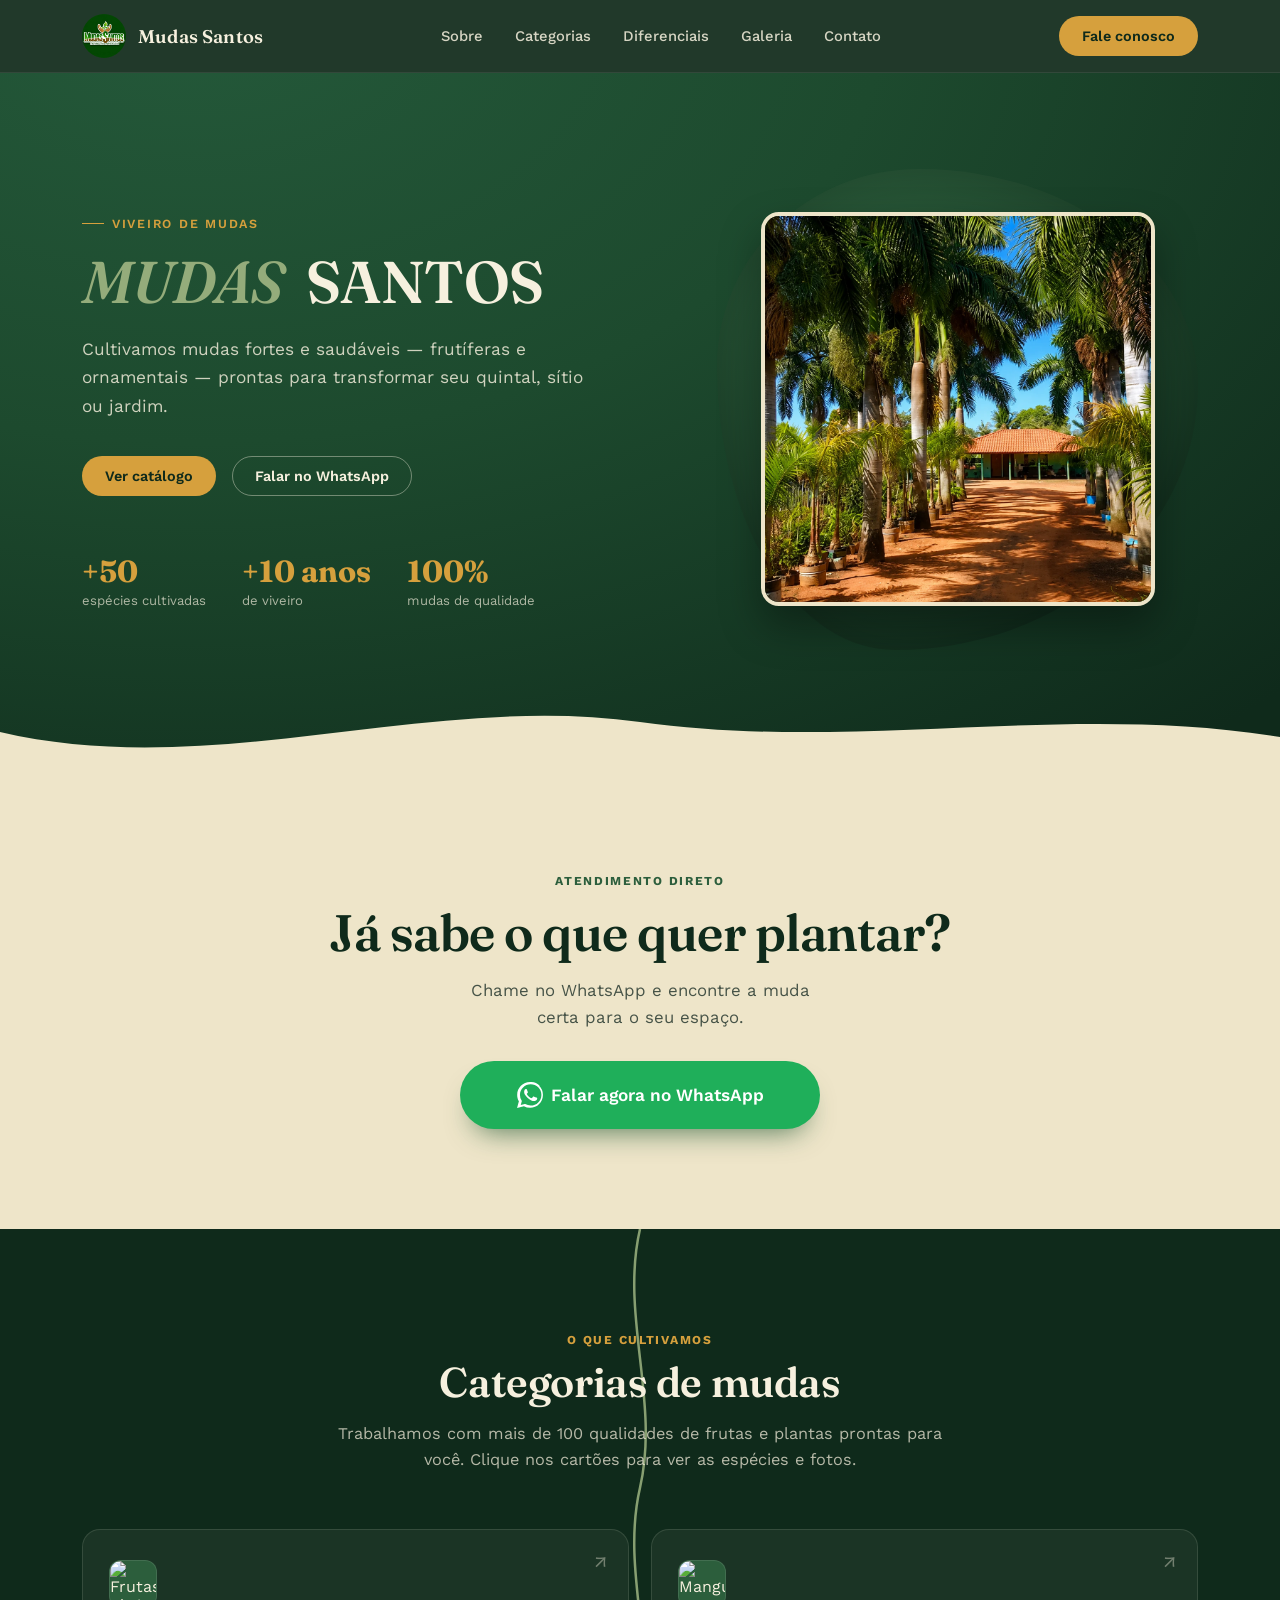
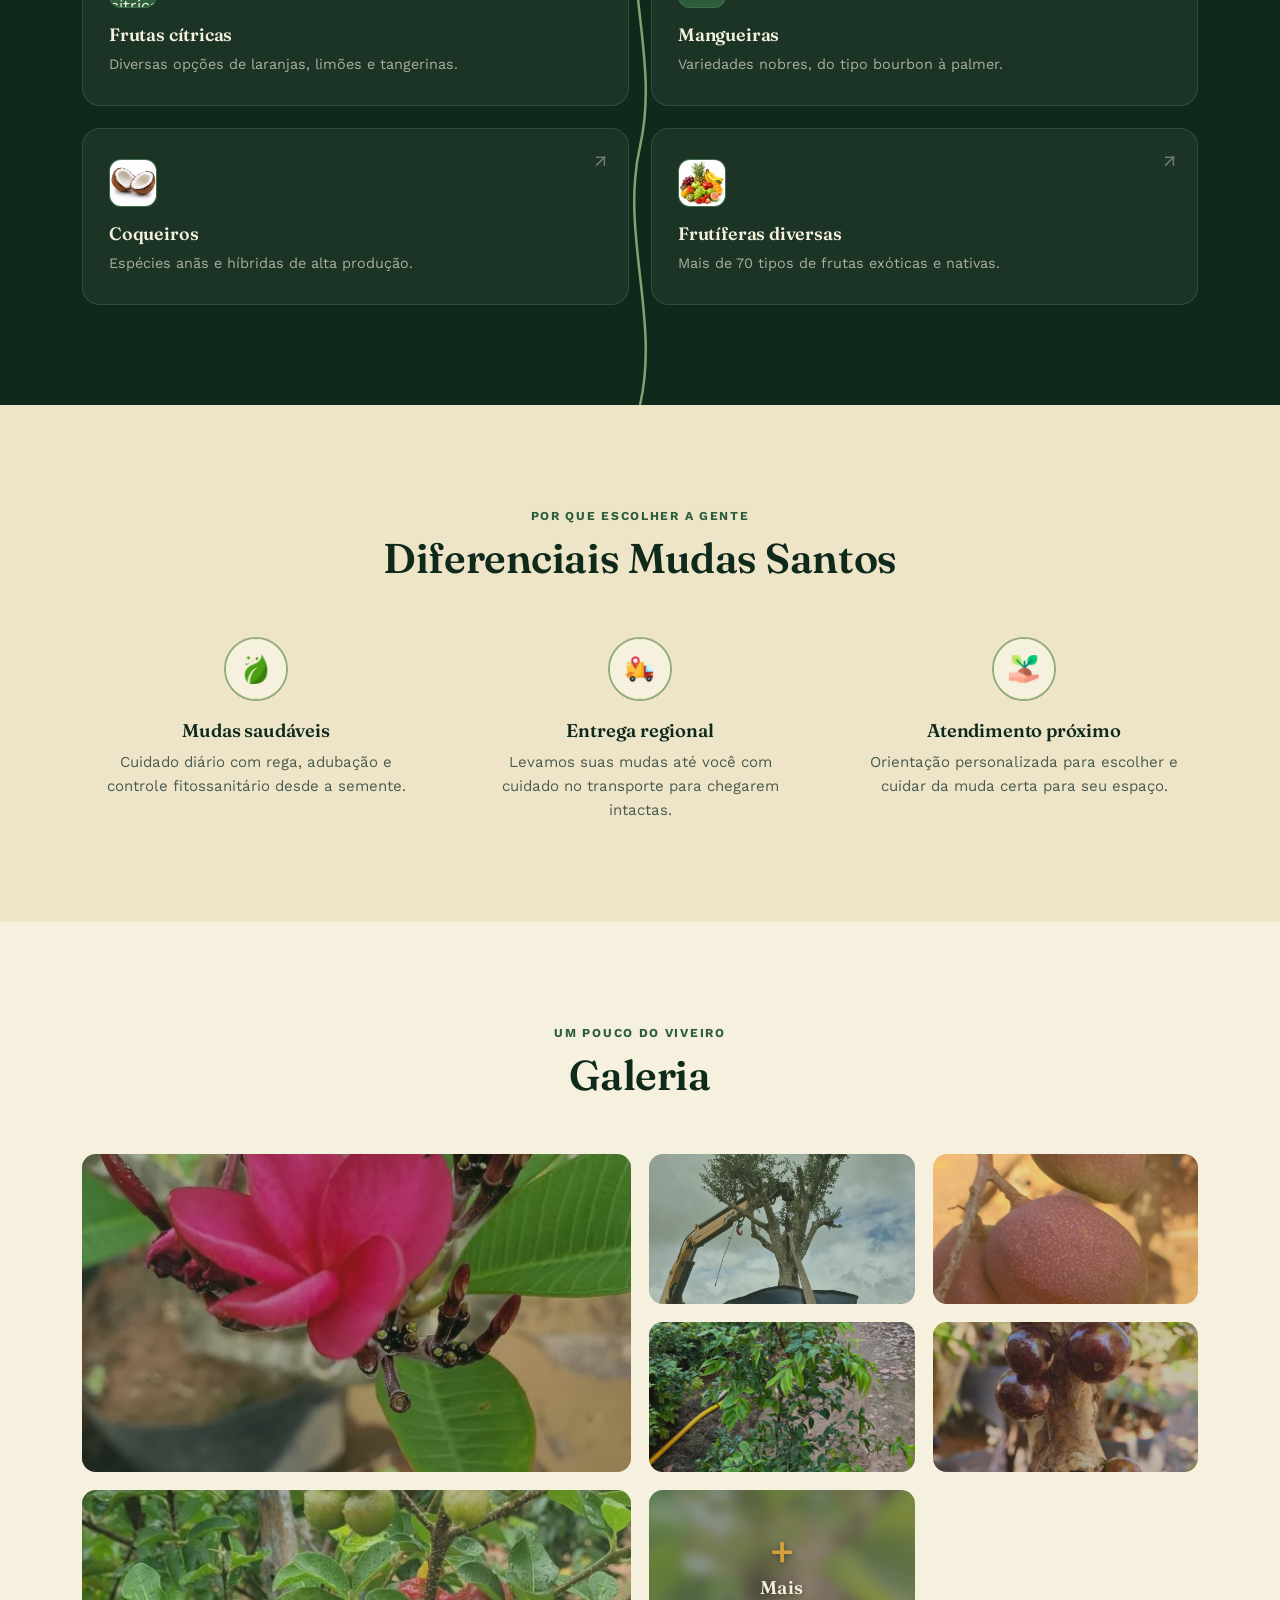
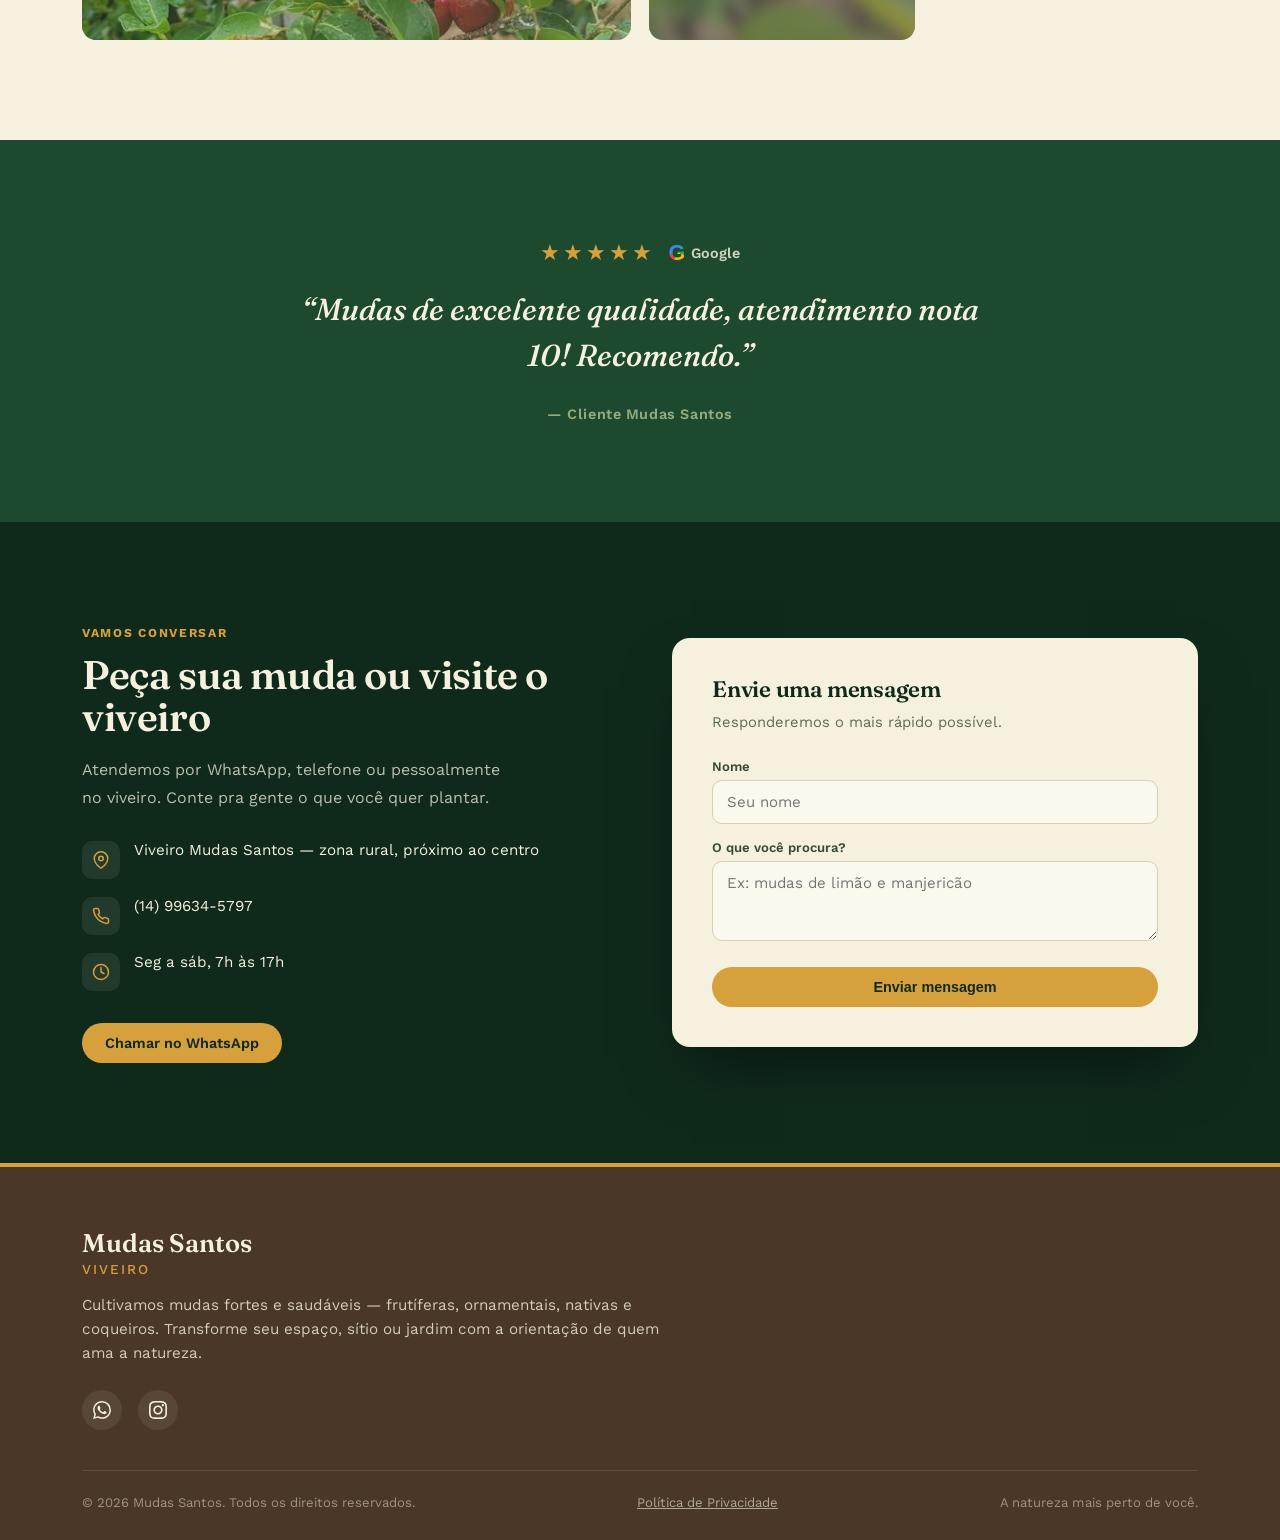
==== commit 9ac60ec3: "galeria corrigida, avaliaçao real colocada, slide foto do viveiro na primeira seção" ====
--- a/index.html
+++ b/index.html
@@ -13,7 +13,7 @@
   <header>
     <nav class="wrap">
       <a class="brand" href="#top">
-        <img src="img/logo.png" alt="Mudas Santos">
+        <img src="img/logo.webp" alt="Mudas Santos">
         <span>Mudas Santos</span>
       </a>
       <ul class="nav-links">
@@ -40,7 +40,7 @@
       <div class="wrap hero-grid">
         <div>
           <span class="eyebrow">Viveiro de mudas</span>
-          <h1>MUDAS  <em>SANTOS</em></h1>
+          <h1><em>MUDAS</em><span>&nbsp; SANTOS</span></h1>
           <p class="lead">Cultivamos mudas fortes e saudáveis — frutíferas e ornamentais — prontas para transformar seu quintal, sítio ou jardim.</p>
           <div class="hero-actions">
             <a class="btn btn-gold" href="#categorias">Ver catálogo</a>
@@ -54,11 +54,12 @@
         </div>
         <div class="hero-art">
           <div class="hero-blob"></div>
-          <img class="hero-image" src="../img/entradaviveiro.png" alt="Foto do Viveiro Mudas Santos">
+          <img class="hero-image" src="img/entradaviveiro.webp" alt="Foto do Viveiro Mudas Santos">
+          <img class="hero-stack-photo" src="img/outdoor.webp" alt="Mudas no viveiro">
         </div>
       </div>
       <div class="wave">
-        <svg viewBox="0 0 1440 80" preserveAspectRatio="none"><path d="M0,40 C240,90 480,0 720,30 C960,60 1200,10 1440,45 L1440,80 L0,80 Z" fill="#F6F0DE"/></svg>
+        <svg viewBox="0 0 1440 80" preserveAspectRatio="none"><path d="M0,40 C240,90 480,0 720,30 C960,60 1200,10 1440,45 L1440,80 L0,80 Z" fill="#EEE5C9"/></svg>
       </div>
     </section>
 
@@ -106,7 +107,7 @@
           <div class="cat-card reveal modal-trigger" data-target="modal-coqueiros" tabindex="0" role="button">
             <span class="card-arrow">↗</span>
             <div class="ico-img-container">
-              <img class="cat-ico-img" src="../img/cococategoria.png" alt="Coqueiros">
+              <img class="cat-ico-img" src="../img/cococategoria.webp" alt="Coqueiros">
             </div>
             <h3>Coqueiros</h3>
             <p>Espécies anãs e híbridas de alta produção.</p>
@@ -114,7 +115,7 @@
           <div class="cat-card reveal modal-trigger" data-target="modal-diversas" tabindex="0" role="button">
             <span class="card-arrow">↗</span>
             <div class="ico-img-container">
-              <img class="cat-ico-img" src="../img/frutas.png" alt="Frutíferas diversas">
+              <img class="cat-ico-img" src="../img/frutas.webp" alt="Frutíferas diversas">
             </div>
             <h3>Frutíferas diversas</h3>
             <p>Mais de 70 tipos de frutas exóticas e nativas.</p>
@@ -308,7 +309,7 @@
         <button class="close-modal" aria-label="Fechar">&times;</button>
         <div class="list-card-header">
           <div class="modal-ico-img-container">
-            <img class="modal-ico-img" src="img/entradaviveiro.png" alt="Mais fotos">
+            <img class="modal-ico-img" src="img/entradaviveiro.webp" alt="Mais fotos">
           </div>
           <h3>Galeria Completa</h3>
         </div>
@@ -380,21 +381,21 @@
         <div class="diff-grid">
           <div class="diff-item reveal">
             <div class="diff-ico-container">
-              <img class="diff-ico-img" src="../img/mudasaudavel.png" alt="Mudas saudáveis">
+              <img class="diff-ico-img" src="../img/mudasaudavel.webp" alt="Mudas saudáveis">
             </div>
             <h3>Mudas saudáveis</h3>
             <p>Cuidado diário com rega, adubação e controle fitossanitário desde a semente.</p>
           </div>
           <div class="diff-item reveal">
             <div class="diff-ico-container">
-              <img class="diff-ico-img" src="../img/entrega.png" alt="Entrega regional">
+              <img class="diff-ico-img" src="../img/entrega.webp" alt="Entrega regional">
             </div>
             <h3>Entrega regional</h3>
             <p>Levamos suas mudas até você com cuidado no transporte para chegarem intactas.</p>
           </div>
           <div class="diff-item reveal">
             <div class="diff-ico-container">
-              <img class="diff-ico-img" src="../img/atendimento.png" alt="Atendimento próximo">
+              <img class="diff-ico-img" src="../img/atendimento.webp" alt="Atendimento próximo">
             </div>
             <h3>Atendimento próximo</h3>
             <p>Orientação personalizada para escolher e cuidar da muda certa para seu espaço.</p>
@@ -417,7 +418,12 @@
     <!-- DEPOIMENTO -->
     <section class="quote-sec">
       <div class="wrap reveal">
-        <blockquote>“Comprei mudas frutíferas na Mudas Santos e todas pegaram sem dificuldade. Dá pra ver o cuidado em cada uma.”</blockquote>
+        <div class="review-rating" aria-label="Avaliação de 5 de 5 estrelas no Google">
+          <span class="review-stars" aria-hidden="true">★★★★★</span>
+          <span class="google-source"><span class="google-logo" aria-hidden="true">G</span> Google</span>
+        </div>
+        <blockquote>“Mudas de excelente qualidade, atendimento nota 10! Recomendo.”
+        </blockquote>
         <cite>— Cliente Mudas Santos</cite>
       </div>
     </section>
@@ -649,24 +655,25 @@
       document.body.style.overflow = 'hidden';
     });
 
-    // Fecha o lightbox no clique do X
-    closeLightboxBtn.addEventListener('click', () => {
+    function closeLightbox() {
+      lightboxVideo.pause();
+      lightboxVideo.removeAttribute('src');
+      lightboxVideo.load();
       lightbox.classList.remove('active');
       // Mantém a trava de rolagem se o modal da galeria ainda estiver ativo por baixo
       const isGalleryModalActive = document.getElementById('modal-galeria').classList.contains('active');
       if (!isGalleryModalActive) {
         document.body.style.overflow = '';
       }
-    });
+    }
+
+    // Fecha o lightbox no clique do X
+    closeLightboxBtn.addEventListener('click', closeLightbox);
 
     // Fecha o lightbox ao clicar na área escura (fora da imagem)
     lightbox.addEventListener('click', (e) => {
       if (e.target === lightbox) {
-        lightbox.classList.remove('active');
-        const isGalleryModalActive = document.getElementById('modal-galeria').classList.contains('active');
-        if (!isGalleryModalActive) {
-          document.body.style.overflow = '';
-        }
+        closeLightbox();
       }
     });
   </script>
--- a/style.css
+++ b/style.css
@@ -156,7 +156,25 @@
     transition: transform 0.4s ease;
   }
   .hero-art:hover .hero-image {
-    transform: scale(1.03) rotate(1deg);
+    transform: translate(62px, -26px) scale(0.82) rotate(25deg);
+  }
+  .hero-stack-photo {
+    position: absolute;
+    z-index: 1;
+    width: 82%;
+    height: 82%;
+    object-fit: cover;
+    border: 4px solid var(--cream-2);
+    border-radius: var(--radius);
+    box-shadow: 0 12px 24px rgba(0, 0, 0, 0.3);
+    opacity: 0;
+    pointer-events: none;
+    transition: opacity 0.3s ease, transform 0.35s ease;
+    transform: translate(0, 0) rotate(-2deg);
+  }
+  .hero-art:hover .hero-stack-photo {
+    opacity: 1;
+    transform: translate(-38px, 30px) rotate(-8deg);
   }
 
   /* wavy bottom divider */
@@ -245,7 +263,7 @@
   .categories .section-head p{ color:rgba(246,240,222,0.72); }
   .categories .tag{ color:var(--gold); }
   .cat-grid{
-    display:grid; grid-template-columns:repeat(3, 1fr); gap:22px;
+    display:grid; grid-template-columns:repeat(2, 1fr); gap:22px;
   }
   .cat-card{
     position: relative;
@@ -584,8 +602,8 @@
   .modal-gallery-grid {
     display: grid;
     grid-template-columns: repeat(3, 1fr);
+    gap: 20px;
     object-fit: contain;
-    
   }
   .modal-gallery-item {
     position: relative;
@@ -647,6 +665,36 @@
 
   /* ---------- TESTIMONIAL ---------- */
   .quote-sec{ background:var(--forest); color:var(--cream); text-align:center; }
+  .review-rating {
+    display: flex;
+    justify-content: center;
+    align-items: center;
+    gap: 14px;
+    margin-bottom: 22px;
+  }
+  .review-stars {
+    color: var(--gold);
+    font-size: 1.35rem;
+    letter-spacing: 3px;
+  }
+  .google-source {
+    display: inline-flex;
+    align-items: center;
+    gap: 6px;
+    color: rgba(246,240,222,0.82);
+    font-size: 0.9rem;
+    font-weight: 600;
+  }
+  .google-logo {
+    font-family: Arial, sans-serif;
+    font-size: 1.35rem;
+    font-weight: 700;
+    line-height: 1;
+    background: conic-gradient(from -45deg, #4285F4 0 25%, #34A853 25% 43%, #FBBC05 43% 68%, #EA4335 68% 84%, #4285F4 84% 100%);
+    -webkit-background-clip: text;
+    background-clip: text;
+    color: transparent;
+  }
   .quote-sec blockquote{
     max-width:720px; margin:0 auto; font-family:'Fraunces',serif; font-weight:500; font-style:italic;
     font-size:clamp(1.3rem, 2.4vw, 1.9rem); line-height:1.5;
@@ -931,4 +979,3 @@
       gap: 8px;
     }
   }
-
